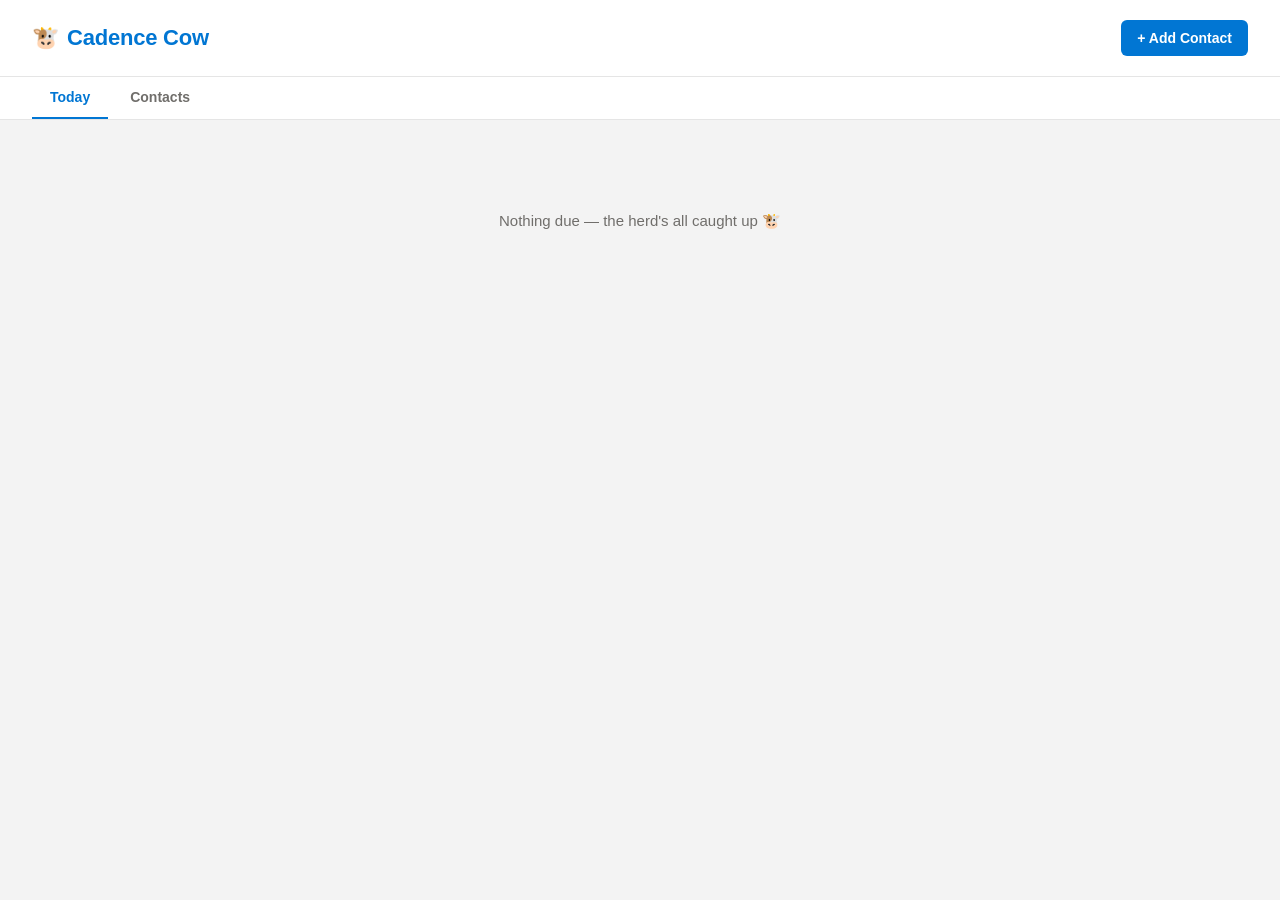
==== First_App/index.html @ 9b288e16 "Add expandable descriptions and animated drag-to-reorder on Today Descriptions are now optional, sho" ====
<!DOCTYPE html>
<html lang="en">
<head>
<meta charset="UTF-8">
<meta name="viewport" content="width=device-width, initial-scale=1.0">
<title>Cadence Cow</title>
<link rel="stylesheet" href="style.css">
</head>
<body>

<header class="topbar">
  <div class="brand">
    <span class="logo-icon" aria-hidden="true">🐮</span>
    <h1>Cadence Cow</h1>
  </div>
  <button id="addContactBtn" class="btn-primary">+ Add Contact</button>
</header>

<nav class="view-tabs">
  <button class="view-tab active" data-view="today">Today</button>
  <button class="view-tab" data-view="contacts">Contacts</button>
</nav>

<main>
  <section id="todayView">
    <p id="todayEmptyState" class="empty-state">Nothing due — the herd's all caught up 🐮</p>
    <ul id="todayList" class="touchpoint-list touchpoint-list-today"></ul>
  </section>

  <section id="contactsView" class="hidden">
    <p id="emptyState" class="empty-state">No contacts yet — round up your first lead to get started 🐮</p>
    <div id="contactGrid" class="card-grid"></div>
  </section>
</main>

<div id="addContactModal" class="modal-overlay hidden">
  <div class="modal">
    <h2>Add Contact</h2>
    <form id="addContactForm">
      <label>Name
        <input type="text" id="fieldName" required>
      </label>
      <label>Job title
        <input type="text" id="fieldJobTitle">
      </label>
      <label>Company
        <input type="text" id="fieldCompany" required>
      </label>
      <label>Email
        <input type="email" id="fieldEmail">
      </label>
      <label>Phone
        <input type="tel" id="fieldPhone">
      </label>
      <label>LinkedIn
        <input type="url" id="fieldLinkedIn" placeholder="https://linkedin.com/in/...">
      </label>
      <label>Cadence start date
        <input type="date" id="fieldStartDate" required>
      </label>
      <label>Notes
        <textarea id="fieldNotes" rows="3"></textarea>
      </label>
      <div class="modal-actions">
        <button type="button" id="cancelAddBtn" class="btn-secondary">Cancel</button>
        <button type="submit" class="btn-primary">Add</button>
      </div>
    </form>
  </div>
</div>

<div id="contactDetailModal" class="modal-overlay hidden">
  <div class="modal modal-wide">
    <div class="detail-header">
      <h2 id="detailName"></h2>
      <p id="detailCompany" class="card-company"></p>
    </div>

    <ul id="touchpointList" class="touchpoint-list"></ul>
    <p id="touchpointEmptyState" class="empty-state-small">No touchpoints yet — add the first one below.</p>

    <form id="addTouchpointForm" class="touchpoint-form">
      <label>Day offset
        <input type="number" id="tpDayOffset" min="0" required>
      </label>
      <label>Channel
        <select id="tpChannel">
          <option value="email">Email</option>
          <option value="call">Call</option>
          <option value="linkedin">LinkedIn</option>
          <option value="other">Other</option>
        </select>
      </label>
      <label id="tpChannelOtherLabel" class="hidden touchpoint-form-full">Other channel
        <input type="text" id="tpChannelOther" placeholder="e.g. text message">
      </label>
      <label class="touchpoint-form-full">Description (optional)
        <textarea id="tpDescription" rows="5" placeholder="e.g. Intro email referencing their Series B — paste a full draft here if you want"></textarea>
      </label>
      <div class="touchpoint-form-full touchpoint-form-actions">
        <button type="submit" id="tpSubmitBtn" class="btn-primary">+ Add Touchpoint</button>
        <button type="button" id="tpCancelEditBtn" class="btn-secondary hidden">Cancel edit</button>
      </div>
    </form>

    <div class="modal-actions">
      <button type="button" id="closeDetailBtn" class="btn-secondary">Close</button>
    </div>
  </div>
</div>

<script src="app.js"></script>
</body>
</html>
---- First_App/style.css ----
* {
  box-sizing: border-box;
}

:root {
  --blue: #0176D3;
  --blue-light: #1B96FF;
  --bg: #F3F3F3;
  --card-bg: #FFFFFF;
  --text-main: #16325C;
  --text-dim: #706E6B;
  --border: #E5E5E5;
}

body {
  margin: 0;
  min-height: 100vh;
  font-family: -apple-system, BlinkMacSystemFont, "Segoe UI", Roboto, Helvetica, Arial, sans-serif;
  background: var(--bg);
  color: var(--text-main);
}

.topbar {
  display: flex;
  align-items: center;
  justify-content: space-between;
  padding: 20px 32px;
  background: var(--card-bg);
  border-bottom: 1px solid var(--border);
}

.brand {
  display: flex;
  align-items: center;
  gap: 8px;
}

.logo-icon {
  font-size: 22px;
  line-height: 1;
  flex-shrink: 0;
}

.topbar h1 {
  margin: 0;
  font-size: 22px;
  font-weight: 700;
  color: var(--blue);
  letter-spacing: -0.01em;
}

.view-tabs {
  display: flex;
  gap: 4px;
  padding: 0 32px;
  background: var(--card-bg);
  border-bottom: 1px solid var(--border);
}

.view-tab {
  padding: 12px 18px;
  border: none;
  background: transparent;
  color: var(--text-dim);
  font-size: 14px;
  font-weight: 600;
  cursor: pointer;
  border-bottom: 2px solid transparent;
}

.view-tab:hover {
  color: var(--text-main);
}

.view-tab.active {
  color: var(--blue);
  border-bottom-color: var(--blue);
}

main {
  padding: 32px;
  max-width: 1000px;
  margin: 0 auto;
}

.empty-state {
  text-align: center;
  color: var(--text-dim);
  margin-top: 60px;
  font-size: 15px;
}

.hidden {
  display: none !important;
}

.card-grid {
  display: grid;
  grid-template-columns: repeat(auto-fill, minmax(240px, 1fr));
  gap: 18px;
}

.card {
  background: var(--card-bg);
  border: 1px solid var(--border);
  border-radius: 8px;
  padding: 18px 20px;
  box-shadow: 0 2px 8px rgba(22, 50, 92, 0.06);
}

.card h3 {
  margin: 0;
  font-size: 16px;
  font-weight: 700;
  color: var(--text-main);
}

.card-jobtitle {
  margin: 2px 0 0;
  color: var(--text-dim);
  font-size: 13px;
  font-style: italic;
}

.card-company {
  margin: 4px 0 0;
  color: var(--text-dim);
  font-size: 13.5px;
}

.card-meta {
  margin: 4px 0 0;
  color: var(--text-dim);
  font-size: 12px;
}

.card-meta a {
  color: var(--blue);
  font-weight: 600;
  text-decoration: none;
}

.card-meta a:hover {
  text-decoration: underline;
}

.card-notes {
  margin: 10px 0 0;
  padding-top: 10px;
  border-top: 1px solid var(--border);
  color: var(--text-dim);
  font-size: 12.5px;
  white-space: pre-wrap;
}

.btn-primary {
  background: var(--blue);
  color: #ffffff;
  border: none;
  border-radius: 6px;
  padding: 10px 16px;
  font-size: 14px;
  font-weight: 600;
  cursor: pointer;
}

.btn-primary:hover {
  background: var(--blue-light);
}

.btn-secondary {
  background: transparent;
  border: 1px solid var(--border);
  color: var(--text-dim);
  border-radius: 6px;
  padding: 10px 16px;
  font-size: 14px;
  font-weight: 600;
  cursor: pointer;
}

.modal-overlay {
  position: fixed;
  inset: 0;
  background: rgba(22, 50, 92, 0.45);
  display: flex;
  align-items: center;
  justify-content: center;
  padding: 20px;
}

.modal-overlay.hidden {
  display: none;
}

.modal {
  background: var(--card-bg);
  border-radius: 8px;
  padding: 28px;
  width: 100%;
  max-width: 380px;
  max-height: 90vh;
  overflow-y: auto;
  box-shadow: 0 20px 50px rgba(22, 50, 92, 0.25);
}

.modal h2 {
  margin: 0 0 18px;
  font-size: 19px;
  color: var(--text-main);
}

.modal label {
  display: block;
  font-size: 13px;
  font-weight: 600;
  color: var(--text-dim);
  margin-bottom: 14px;
}

.modal input,
.modal select,
.modal textarea {
  display: block;
  width: 100%;
  margin-top: 6px;
  padding: 10px 12px;
  font-size: 14px;
  font-family: inherit;
  border-radius: 6px;
  border: 1px solid var(--border);
  color: var(--text-main);
  background: var(--bg);
  resize: vertical;
}

.modal input:focus,
.modal select:focus,
.modal textarea:focus {
  outline: none;
  border-color: var(--blue);
  box-shadow: 0 0 0 3px rgba(1, 118, 211, 0.15);
}

.modal-actions {
  display: flex;
  justify-content: flex-end;
  gap: 10px;
  margin-top: 8px;
}

.modal-wide {
  max-width: 520px;
}

.view-cadence-btn {
  display: block;
  width: 100%;
  margin-top: 14px;
  padding: 8px 12px;
  font-size: 13px;
}

.detail-header {
  margin-bottom: 18px;
}

.detail-header h2 {
  margin: 0;
}

.detail-header .card-company {
  margin-top: 2px;
}

.touchpoint-list {
  list-style: none;
  margin: 0 0 18px;
  padding: 0;
  display: flex;
  flex-direction: column;
  gap: 8px;
}

.touchpoint-row {
  display: flex;
  flex-wrap: wrap;
  align-items: baseline;
  gap: 6px 10px;
  padding: 10px 12px;
  background: var(--bg);
  border-radius: 6px;
  font-size: 13.5px;
}

.touchpoint-day {
  flex-shrink: 0;
  font-weight: 700;
  color: var(--blue);
  min-width: 52px;
}

.touchpoint-channel {
  flex-shrink: 0;
  color: var(--text-dim);
  text-transform: capitalize;
  min-width: 60px;
}

.touchpoint-description {
  color: var(--text-main);
  flex: 1 1 160px;
  white-space: pre-wrap;
}

.no-description {
  color: var(--text-dim);
  font-style: italic;
}

.today-description {
  white-space: nowrap;
  overflow: hidden;
  text-overflow: ellipsis;
  min-width: 0;
  max-width: 320px;
  cursor: pointer;
}

.today-description:hover {
  color: var(--blue);
}

.today-description.expanded {
  white-space: pre-wrap;
  overflow: visible;
  text-overflow: clip;
  max-width: none;
  flex-basis: 100%;
  color: var(--text-main);
  order: 10;
}

.drag-handle {
  flex-shrink: 0;
  color: var(--text-dim);
  cursor: grab;
  font-size: 15px;
  user-select: none;
  touch-action: none;
  transition: color 150ms ease;
}

.drag-handle:hover {
  color: var(--blue);
}

.touchpoint-list-today .touchpoint-row {
  transition: transform 180ms cubic-bezier(0.2, 0.8, 0.3, 1),
              box-shadow 150ms ease;
  will-change: transform;
}

.touchpoint-list-today.reordering {
  user-select: none;
  cursor: grabbing;
}

.touchpoint-row.dragging {
  position: relative;
  z-index: 5;
  transition: none;
  box-shadow: 0 12px 28px rgba(22, 50, 92, 0.22);
  background: var(--card-bg);
}

.touchpoint-row.dragging .drag-handle {
  cursor: grabbing;
  color: var(--blue);
}

.touchpoint-row.settling {
  transition: transform 180ms cubic-bezier(0.2, 0.8, 0.3, 1),
              box-shadow 180ms ease;
}

.touchpoint-actions {
  flex-shrink: 0;
  display: flex;
  gap: 6px;
}

.touchpoint-actions button {
  background: transparent;
  border: none;
  color: var(--blue);
  font-size: 12px;
  font-weight: 600;
  cursor: pointer;
  padding: 2px 4px;
}

.touchpoint-actions button:hover {
  text-decoration: underline;
}

.touchpoint-actions .delete-tp-btn {
  color: #C23934;
}

.touchpoint-actions .mark-done-tp-btn,
.touchpoint-actions .today-done-btn {
  color: #04844B;
}

.touchpoint-resolved {
  opacity: 0.65;
}

.touchpoint-resolved .touchpoint-description {
  text-decoration: line-through;
}

.touchpoint-status {
  flex-shrink: 0;
  font-size: 12px;
  font-weight: 600;
  color: var(--text-dim);
}

.touchpoint-list-today .touchpoint-row {
  align-items: center;
  flex-wrap: wrap;
}

.today-contact {
  flex-shrink: 0;
  min-width: 160px;
}

.today-contact .name {
  font-weight: 700;
  color: var(--text-main);
  display: block;
}

.today-contact .company {
  color: var(--text-dim);
  font-size: 12px;
}

.badge {
  flex-shrink: 0;
  font-size: 11px;
  font-weight: 700;
  text-transform: uppercase;
  letter-spacing: 0.03em;
  padding: 3px 9px;
  border-radius: 999px;
}

.badge-overdue {
  background: rgba(194, 57, 52, 0.12);
  color: #C23934;
}

.badge-due-today {
  background: rgba(221, 122, 1, 0.14);
  color: #B95000;
}

.empty-state-small {
  color: var(--text-dim);
  font-size: 13.5px;
  margin: 0 0 18px;
}

.touchpoint-form {
  display: grid;
  grid-template-columns: 120px 1fr;
  gap: 10px;
  align-items: start;
  padding-top: 16px;
  border-top: 1px solid var(--border);
  margin-bottom: 18px;
}

.touchpoint-form label {
  margin-bottom: 0;
}

.touchpoint-form-full {
  grid-column: 1 / -1;
}

.touchpoint-form-actions {
  display: flex;
  gap: 10px;
}
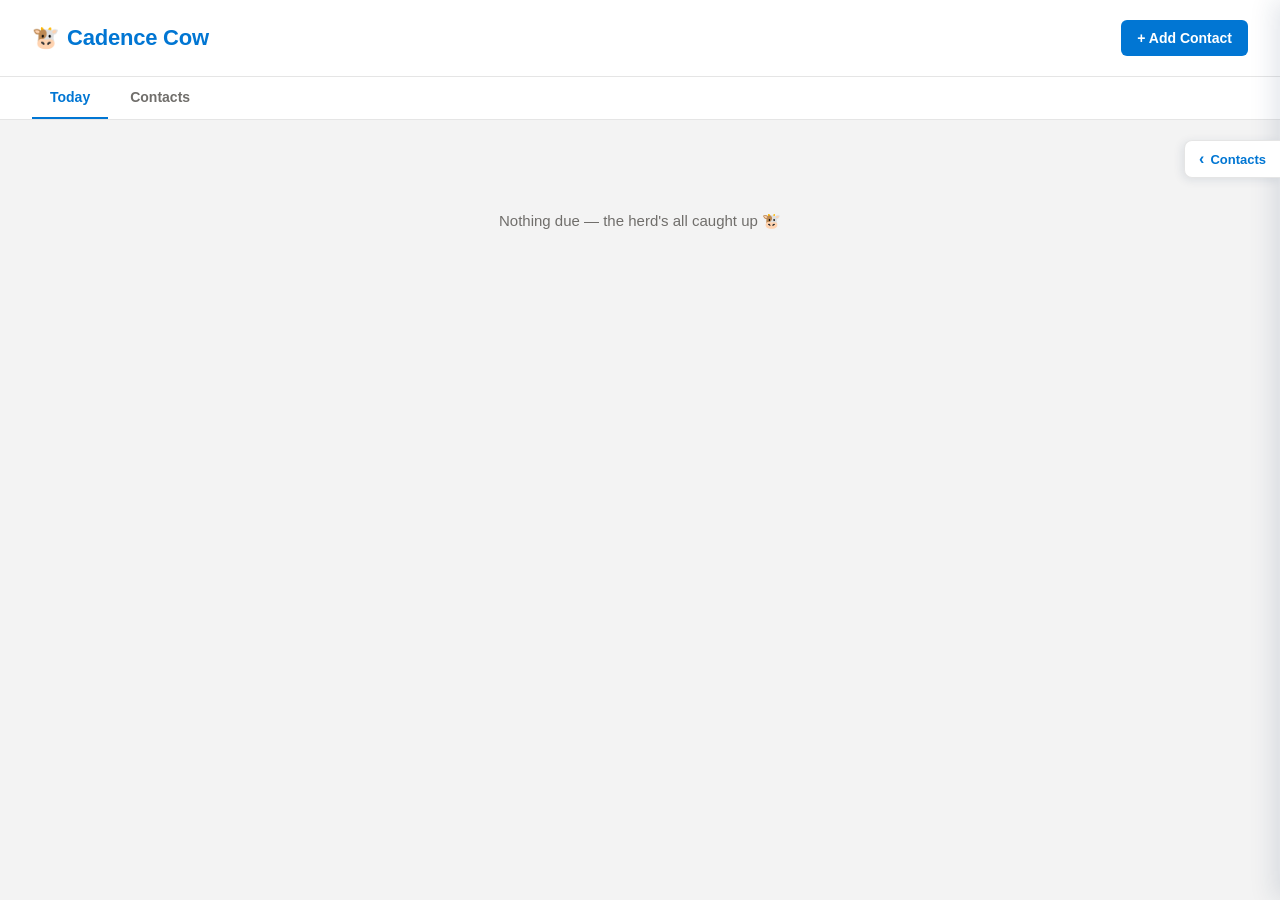
==== commit 892e456a: "Add contact edit/delete, slide-out contact list, and search Contacts were previously write-once. The" ====
--- a/First_App/index.html
+++ b/First_App/index.html
@@ -28,14 +28,31 @@
   </section>
 
   <section id="contactsView" class="hidden">
+    <div class="contact-search">
+      <input type="search" id="contactSearch" placeholder="Search contacts, companies, or anything in a cadence…" aria-label="Search contacts">
+      <p id="contactSearchCount" class="contact-search-count hidden"></p>
+    </div>
     <p id="emptyState" class="empty-state">No contacts yet — round up your first lead to get started 🐮</p>
     <div id="contactGrid" class="card-grid"></div>
   </section>
 </main>
 
+<button id="contactPanelToggle" class="contact-panel-toggle" aria-expanded="false">
+  <span class="contact-panel-toggle-arrow">‹</span> Contacts
+</button>
+
+<aside id="contactPanel" class="contact-panel" aria-hidden="true">
+  <div class="contact-panel-header">
+    <h2>All contacts</h2>
+    <button type="button" id="contactPanelClose" class="contact-panel-close" aria-label="Close contact list">×</button>
+  </div>
+  <p id="contactPanelEmpty" class="empty-state-small">No contacts yet 🐮</p>
+  <ul id="contactPanelList" class="contact-panel-list"></ul>
+</aside>
+
 <div id="addContactModal" class="modal-overlay hidden">
   <div class="modal">
-    <h2>Add Contact</h2>
+    <h2 id="contactFormTitle">Add Contact</h2>
     <form id="addContactForm">
       <label>Name
         <input type="text" id="fieldName" required>
@@ -63,7 +80,7 @@
       </label>
       <div class="modal-actions">
         <button type="button" id="cancelAddBtn" class="btn-secondary">Cancel</button>
-        <button type="submit" class="btn-primary">Add</button>
+        <button type="submit" id="contactSubmitBtn" class="btn-primary">Add</button>
       </div>
     </form>
   </div>
@@ -74,6 +91,15 @@
     <div class="detail-header">
       <h2 id="detailName"></h2>
       <p id="detailCompany" class="card-company"></p>
+      <label class="detail-status">Status
+        <select id="detailStatus">
+          <option value="active">Active</option>
+          <option value="replied">Replied</option>
+          <option value="no_response">No response</option>
+          <option value="won">Won</option>
+        </select>
+      </label>
+      <p id="detailStatusNote" class="detail-status-note hidden"></p>
     </div>
 
     <ul id="touchpointList" class="touchpoint-list"></ul>
@@ -103,8 +129,12 @@
       </div>
     </form>
 
-    <div class="modal-actions">
-      <button type="button" id="closeDetailBtn" class="btn-secondary">Close</button>
+    <div class="modal-actions modal-actions-split">
+      <button type="button" id="deleteContactBtn" class="btn-danger">Delete contact</button>
+      <span class="modal-actions-right">
+        <button type="button" id="editContactBtn" class="btn-secondary">Edit contact</button>
+        <button type="button" id="closeDetailBtn" class="btn-secondary">Close</button>
+      </span>
     </div>
   </div>
 </div>
--- a/First_App/style.css
+++ b/First_App/style.css
@@ -94,6 +94,34 @@
   display: none !important;
 }
 
+.contact-search {
+  margin-bottom: 20px;
+}
+
+.contact-search input {
+  width: 100%;
+  max-width: 420px;
+  padding: 10px 14px;
+  font-size: 14px;
+  font-family: inherit;
+  color: var(--text-main);
+  background: var(--card-bg);
+  border: 1px solid var(--border);
+  border-radius: 8px;
+}
+
+.contact-search input:focus {
+  outline: none;
+  border-color: var(--blue);
+  box-shadow: 0 0 0 3px rgba(1, 118, 211, 0.15);
+}
+
+.contact-search-count {
+  margin: 8px 0 0;
+  font-size: 12px;
+  color: var(--text-dim);
+}
+
 .card-grid {
   display: grid;
   grid-template-columns: repeat(auto-fill, minmax(240px, 1fr));
@@ -108,11 +136,48 @@
   box-shadow: 0 2px 8px rgba(22, 50, 92, 0.06);
 }
 
+.card .card-header {
+  display: flex;
+  align-items: flex-start;
+  justify-content: space-between;
+  gap: 10px;
+}
+
 .card h3 {
   margin: 0;
   font-size: 16px;
   font-weight: 700;
   color: var(--text-main);
+}
+
+.card-progress {
+  margin-top: 14px;
+}
+
+.card-progress-bar {
+  height: 6px;
+  border-radius: 999px;
+  background: var(--border);
+  overflow: hidden;
+}
+
+.card-progress-bar span {
+  display: block;
+  height: 100%;
+  border-radius: 999px;
+  background: var(--blue);
+  transition: width 250ms cubic-bezier(0.2, 0.8, 0.3, 1);
+}
+
+.card-progress-label {
+  margin: 6px 0 0;
+  color: var(--text-dim);
+  font-size: 12px;
+}
+
+.card-progress-empty {
+  margin-top: 14px;
+  font-style: italic;
 }
 
 .card-jobtitle {
@@ -177,6 +242,22 @@
   font-size: 14px;
   font-weight: 600;
   cursor: pointer;
+}
+
+.btn-danger {
+  background: transparent;
+  border: 1px solid rgba(194, 57, 52, 0.4);
+  color: #C23934;
+  border-radius: 6px;
+  padding: 10px 16px;
+  font-size: 14px;
+  font-weight: 600;
+  cursor: pointer;
+}
+
+.btn-danger:hover {
+  background: rgba(194, 57, 52, 0.08);
+  border-color: #C23934;
 }
 
 .modal-overlay {
@@ -249,6 +330,17 @@
   margin-top: 8px;
 }
 
+.modal-actions-split {
+  justify-content: space-between;
+  align-items: center;
+  flex-wrap: wrap;
+}
+
+.modal-actions-right {
+  display: flex;
+  gap: 10px;
+}
+
 .modal-wide {
   max-width: 520px;
 }
@@ -271,6 +363,29 @@
 
 .detail-header .card-company {
   margin-top: 2px;
+}
+
+.detail-status {
+  display: inline-block;
+  margin: 14px 0 0;
+  font-size: 13px;
+  font-weight: 600;
+  color: var(--text-dim);
+}
+
+.detail-status select {
+  width: auto;
+  min-width: 160px;
+}
+
+.detail-status-note {
+  margin: 10px 0 0;
+  padding: 8px 12px;
+  border-radius: 6px;
+  background: rgba(1, 118, 211, 0.08);
+  border-left: 3px solid var(--blue);
+  color: var(--text-main);
+  font-size: 12.5px;
 }
 
 .touchpoint-list {
@@ -419,6 +534,17 @@
 
 .touchpoint-resolved .touchpoint-description {
   text-decoration: line-through;
+}
+
+.touchpoint-paused {
+  opacity: 0.5;
+  background: repeating-linear-gradient(
+    135deg,
+    var(--bg),
+    var(--bg) 8px,
+    rgba(112, 110, 107, 0.06) 8px,
+    rgba(112, 110, 107, 0.06) 16px
+  );
 }
 
 .touchpoint-status {
@@ -469,6 +595,22 @@
   color: #B95000;
 }
 
+.badge-status-active {
+  background: rgba(1, 118, 211, 0.12);
+  color: var(--blue);
+}
+
+.badge-status-won {
+  background: rgba(4, 132, 75, 0.12);
+  color: #04844B;
+}
+
+.badge-status-replied,
+.badge-status-no_response {
+  background: rgba(112, 110, 107, 0.12);
+  color: var(--text-dim);
+}
+
 .empty-state-small {
   color: var(--text-dim);
   font-size: 13.5px;
@@ -497,3 +639,165 @@
   display: flex;
   gap: 10px;
 }
+
+/* --- Slide-out contact panel --- */
+
+.contact-panel-toggle {
+  position: fixed;
+  top: 140px;
+  right: 0;
+  z-index: 20;
+  display: flex;
+  align-items: center;
+  gap: 6px;
+  padding: 10px 14px;
+  border: 1px solid var(--border);
+  border-right: none;
+  border-radius: 8px 0 0 8px;
+  background: var(--card-bg);
+  color: var(--blue);
+  font-size: 13px;
+  font-weight: 700;
+  cursor: pointer;
+  box-shadow: -2px 2px 10px rgba(22, 50, 92, 0.1);
+  transition: transform 220ms cubic-bezier(0.2, 0.8, 0.3, 1);
+}
+
+.contact-panel-toggle.open {
+  transform: translateX(-320px);
+}
+
+.contact-panel-toggle-arrow {
+  display: inline-block;
+  font-size: 16px;
+  line-height: 1;
+  transition: transform 220ms ease;
+}
+
+.contact-panel-toggle.open .contact-panel-toggle-arrow {
+  transform: rotate(180deg);
+}
+
+.contact-panel {
+  position: fixed;
+  top: 0;
+  right: 0;
+  z-index: 19;
+  width: 320px;
+  height: 100vh;
+  padding: 22px 20px;
+  overflow-y: auto;
+  background: var(--card-bg);
+  border-left: 1px solid var(--border);
+  box-shadow: -6px 0 24px rgba(22, 50, 92, 0.12);
+  transform: translateX(100%);
+  transition: transform 220ms cubic-bezier(0.2, 0.8, 0.3, 1);
+}
+
+.contact-panel.open {
+  transform: translateX(0);
+}
+
+.contact-panel-header {
+  display: flex;
+  align-items: center;
+  justify-content: space-between;
+  margin-bottom: 16px;
+}
+
+.contact-panel-header h2 {
+  margin: 0;
+  font-size: 17px;
+  color: var(--text-main);
+}
+
+.contact-panel-close {
+  border: none;
+  background: transparent;
+  color: var(--text-dim);
+  font-size: 22px;
+  line-height: 1;
+  cursor: pointer;
+  padding: 0 4px;
+}
+
+.contact-panel-close:hover {
+  color: var(--text-main);
+}
+
+.contact-panel-list {
+  list-style: none;
+  margin: 0;
+  padding: 0;
+  display: flex;
+  flex-direction: column;
+  gap: 8px;
+}
+
+.panel-contact {
+  border: 1px solid var(--border);
+  border-radius: 8px;
+  padding: 10px 12px;
+}
+
+.panel-contact-main {
+  display: flex;
+  flex-direction: column;
+  gap: 2px;
+  width: 100%;
+  border: none;
+  background: transparent;
+  padding: 0;
+  text-align: left;
+  cursor: pointer;
+  font-family: inherit;
+}
+
+.panel-contact-top {
+  display: flex;
+  align-items: center;
+  justify-content: space-between;
+  gap: 8px;
+}
+
+.panel-contact-name {
+  font-size: 14px;
+  font-weight: 700;
+  color: var(--text-main);
+}
+
+.panel-contact-main:hover .panel-contact-name {
+  color: var(--blue);
+}
+
+.panel-contact-company,
+.panel-contact-progress {
+  font-size: 12px;
+  color: var(--text-dim);
+}
+
+.panel-contact-actions {
+  display: flex;
+  gap: 10px;
+  margin-top: 8px;
+  padding-top: 8px;
+  border-top: 1px solid var(--border);
+}
+
+.panel-contact-actions button {
+  border: none;
+  background: transparent;
+  color: var(--blue);
+  font-size: 12px;
+  font-weight: 600;
+  cursor: pointer;
+  padding: 0;
+}
+
+.panel-contact-actions button:hover {
+  text-decoration: underline;
+}
+
+.panel-contact-actions .panel-delete-btn {
+  color: #C23934;
+}
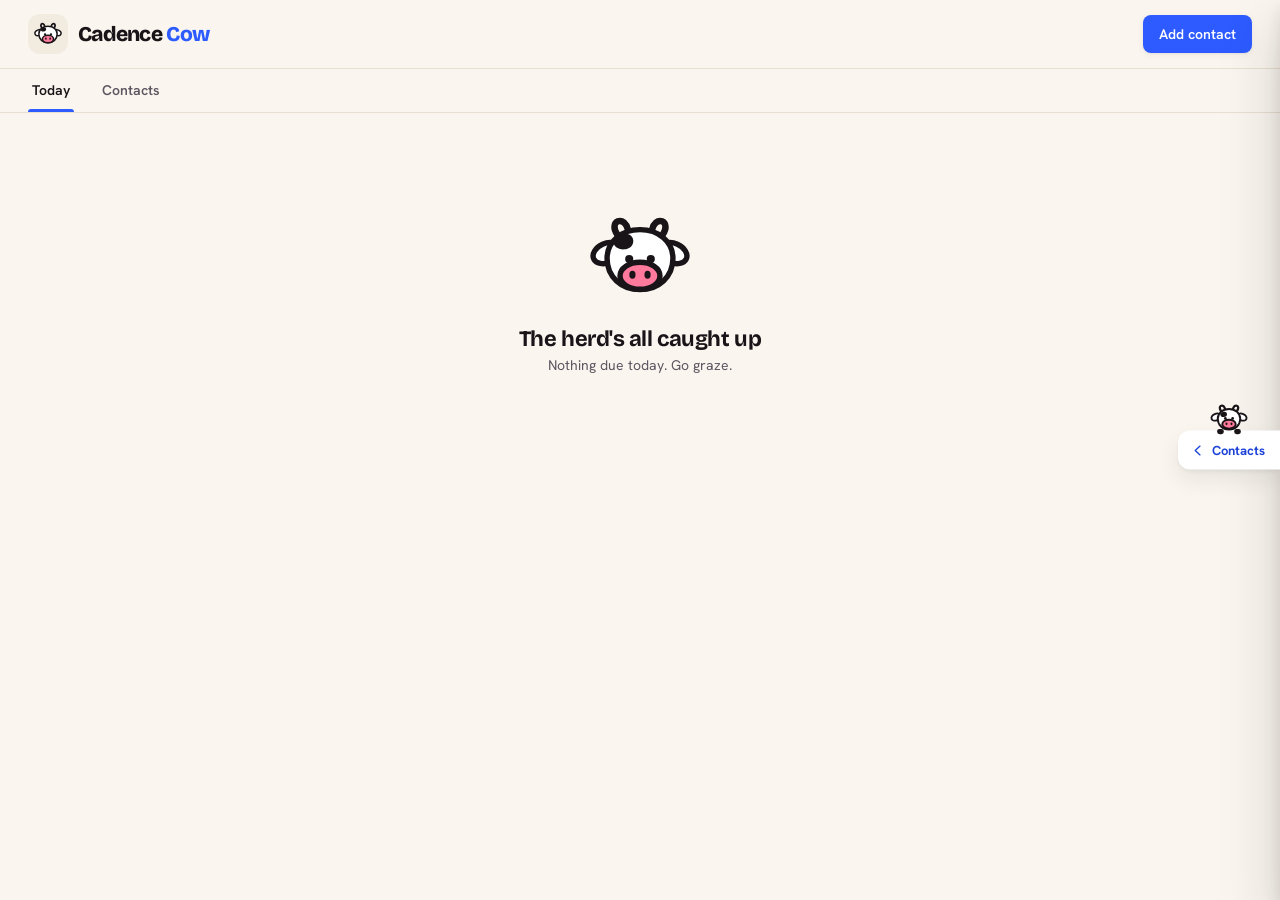
==== commit 6b6b27c0: "Rework Cadence Cow's visual and motion design Shifts the app from corporate-SaaS to a warmer, person" ====
--- a/First_App/index.html
+++ b/First_App/index.html
@@ -4,26 +4,112 @@
 <meta charset="UTF-8">
 <meta name="viewport" content="width=device-width, initial-scale=1.0">
 <title>Cadence Cow</title>
+<link rel="preconnect" href="https://fonts.googleapis.com">
+<link rel="preconnect" href="https://fonts.gstatic.com" crossorigin>
+<link href="https://fonts.googleapis.com/css2?family=Bricolage+Grotesque:opsz,wght@12..96,600;12..96,700;12..96,800&family=Hanken+Grotesk:wght@400;500;600;700&display=swap" rel="stylesheet">
 <link rel="stylesheet" href="style.css">
 </head>
 <body>
 
+<svg class="icon-defs" aria-hidden="true" focusable="false">
+  <defs>
+    <!-- Cow mark: horns + wide ears + Holstein spot keep it unmistakably bovine -->
+    <symbol id="i-cow" viewBox="0 0 40 40">
+      <path d="M11.5 11.2c-1.4-2-1.2-4.2.3-4.8 1.6-.6 3.2.8 3.7 3" class="cow-horn"/>
+      <path d="M28.5 11.2c1.4-2 1.2-4.2-.3-4.8-1.6-.6-3.2.8-3.7 3" class="cow-horn"/>
+      <ellipse cx="7.6" cy="18.2" rx="5.2" ry="3.6" transform="rotate(-24 7.6 18.2)" class="cow-ear"/>
+      <ellipse cx="32.4" cy="18.2" rx="5.2" ry="3.6" transform="rotate(24 32.4 18.2)" class="cow-ear"/>
+      <path d="M20 9.5c6.9 0 12.2 4.4 12.2 10.6 0 6.9-5.3 11.6-12.2 11.6S7.8 27 7.8 20.1C7.8 13.9 13.1 9.5 20 9.5Z" class="cow-head"/>
+      <path d="M13.4 11.2c2.1-.6 3.9.4 4.1 2.2.2 1.9-1.3 3.3-3.4 3.4-2.3.1-3.9-1.1-4-2.8-.1-1.6 1.3-2.5 3.3-2.8Z" class="cow-spot"/>
+      <circle cx="16" cy="20.4" r="1.5" class="cow-eye"/>
+      <circle cx="24" cy="20.4" r="1.5" class="cow-eye"/>
+      <ellipse cx="20" cy="26.6" rx="7.4" ry="5" class="cow-muzzle"/>
+      <ellipse cx="17.2" cy="26.2" rx="1.15" ry="1.5" class="cow-nostril"/>
+      <ellipse cx="22.8" cy="26.2" rx="1.15" ry="1.5" class="cow-nostril"/>
+    </symbol>
+
+    <!-- Peeking cow: same vocabulary as the mark, but hooves over a ledge -->
+    <symbol id="i-cow-peek" viewBox="0 0 48 34">
+      <path d="M15.5 8.4c-1.6-2.2-1.4-4.6.3-5.2 1.7-.7 3.4.8 4 3.2" class="cow-horn"/>
+      <path d="M32.5 8.4c1.6-2.2 1.4-4.6-.3-5.2-1.7-.7-3.4.8-4 3.2" class="cow-horn"/>
+      <ellipse cx="10.5" cy="15" rx="5" ry="3.4" transform="rotate(-24 10.5 15)" class="cow-ear"/>
+      <ellipse cx="37.5" cy="15" rx="5" ry="3.4" transform="rotate(24 37.5 15)" class="cow-ear"/>
+      <path d="M24 6.6c6.6 0 11.7 4.2 11.7 10.2 0 6.6-5.1 11.1-11.7 11.1S12.3 23.4 12.3 16.8C12.3 10.8 17.4 6.6 24 6.6Z" class="cow-head"/>
+      <path d="M18 9.6c2-.6 3.7.4 3.9 2.1.2 1.8-1.2 3.2-3.2 3.3-2.2.1-3.7-1-3.8-2.7-.1-1.5 1.2-2.4 3.1-2.7Z" class="cow-spot"/>
+      <circle cx="20.2" cy="16.4" r="1.45" class="cow-eye"/>
+      <circle cx="27.8" cy="16.4" r="1.45" class="cow-eye"/>
+      <ellipse cx="24" cy="22.4" rx="7" ry="4.6" class="cow-muzzle"/>
+      <ellipse cx="21.4" cy="22" rx="1.05" ry="1.4" class="cow-nostril"/>
+      <ellipse cx="26.6" cy="22" rx="1.05" ry="1.4" class="cow-nostril"/>
+      <rect x="11.6" y="27.4" width="7" height="5.6" rx="2.6" class="cow-hoof"/>
+      <rect x="29.4" y="27.4" width="7" height="5.6" rx="2.6" class="cow-hoof"/>
+    </symbol>
+
+    <symbol id="i-grip" viewBox="0 0 16 16">
+      <circle cx="6" cy="4" r="1.35"/><circle cx="10" cy="4" r="1.35"/>
+      <circle cx="6" cy="8" r="1.35"/><circle cx="10" cy="8" r="1.35"/>
+      <circle cx="6" cy="12" r="1.35"/><circle cx="10" cy="12" r="1.35"/>
+    </symbol>
+
+    <symbol id="i-check" viewBox="0 0 20 20" class="i-stroke">
+      <path d="M4.5 10.5 8.2 14.2 15.5 6.4"/>
+    </symbol>
+    <symbol id="i-skip" viewBox="0 0 20 20" class="i-stroke">
+      <path d="M5.5 5.2 11.2 10l-5.7 4.8M14.6 5v10"/>
+    </symbol>
+    <symbol id="i-undo" viewBox="0 0 20 20" class="i-stroke">
+      <path d="M7.5 5 4 8.5 7.5 12"/>
+      <path d="M4 8.5h7.5a4 4 0 0 1 0 8H8"/>
+    </symbol>
+    <symbol id="i-pencil" viewBox="0 0 20 20" class="i-stroke">
+      <path d="M13.4 3.9 16.1 6.6 7.2 15.5 3.8 16.2 4.5 12.8Z"/>
+    </symbol>
+    <symbol id="i-trash" viewBox="0 0 20 20" class="i-stroke">
+      <path d="M4.5 6h11M8.2 6V4.4h3.6V6M6.2 6l.7 9.6h6.2L13.8 6"/>
+    </symbol>
+    <symbol id="i-close" viewBox="0 0 20 20" class="i-stroke">
+      <path d="M5.5 5.5 14.5 14.5M14.5 5.5 5.5 14.5"/>
+    </symbol>
+    <symbol id="i-chevron" viewBox="0 0 20 20" class="i-stroke">
+      <path d="M12.5 4.5 6.5 10l6 5.5"/>
+    </symbol>
+    <symbol id="i-mail" viewBox="0 0 20 20" class="i-stroke">
+      <rect x="2.8" y="4.8" width="14.4" height="10.4" rx="2"/>
+      <path d="m3.4 6.2 6.6 4.8 6.6-4.8"/>
+    </symbol>
+    <symbol id="i-phone" viewBox="0 0 20 20" class="i-stroke">
+      <path d="M6.3 3.4 8.6 7 6.9 8.9a9.6 9.6 0 0 0 4.2 4.2L13 11.4l3.6 2.3-.9 2.5a1.6 1.6 0 0 1-1.7 1C9.3 16.6 3.4 10.7 2.8 5a1.6 1.6 0 0 1 1-1.7Z"/>
+    </symbol>
+    <symbol id="i-linkedin" viewBox="0 0 20 20" class="i-stroke">
+      <rect x="3" y="3" width="14" height="14" rx="3"/>
+      <path d="M6.6 8.6v5M6.6 6.2v.1M10 13.5v-5M10 10.2c.2-1.1.9-1.7 1.9-1.7 1.1 0 1.7.7 1.7 2v3"/>
+    </symbol>
+    <symbol id="i-dot" viewBox="0 0 20 20" class="i-stroke">
+      <circle cx="10" cy="10" r="5.5"/>
+    </symbol>
+  </defs>
+</svg>
+
 <header class="topbar">
-  <div class="brand">
-    <span class="logo-icon" aria-hidden="true">🐮</span>
-    <h1>Cadence Cow</h1>
-  </div>
-  <button id="addContactBtn" class="btn-primary">+ Add Contact</button>
+  <a class="brand" href="#" aria-label="Cadence Cow home">
+    <span class="brand-mark"><svg class="cow-mark" viewBox="0 0 40 40" aria-hidden="true"><use href="#i-cow"/></svg></span>
+    <span class="brand-word">Cadence<span class="brand-word-accent">Cow</span></span>
+  </a>
+  <button id="addContactBtn" class="btn-primary">Add contact</button>
 </header>
 
-<nav class="view-tabs">
+<nav class="view-tabs" aria-label="Views">
   <button class="view-tab active" data-view="today">Today</button>
   <button class="view-tab" data-view="contacts">Contacts</button>
 </nav>
 
 <main>
   <section id="todayView">
-    <p id="todayEmptyState" class="empty-state">Nothing due — the herd's all caught up 🐮</p>
+    <div id="todayEmptyState" class="empty-state empty-state-hero">
+      <svg class="mascot" viewBox="0 0 40 40" aria-hidden="true"><use href="#i-cow"/></svg>
+      <p class="empty-state-title">The herd's all caught up</p>
+      <p class="empty-state-sub">Nothing due today. Go graze.</p>
+    </div>
     <ul id="todayList" class="touchpoint-list touchpoint-list-today"></ul>
   </section>
 
@@ -32,27 +118,35 @@
       <input type="search" id="contactSearch" placeholder="Search contacts, companies, or anything in a cadence…" aria-label="Search contacts">
       <p id="contactSearchCount" class="contact-search-count hidden"></p>
     </div>
-    <p id="emptyState" class="empty-state">No contacts yet — round up your first lead to get started 🐮</p>
+    <div id="emptyState" class="empty-state empty-state-hero">
+      <svg class="mascot" viewBox="0 0 40 40" aria-hidden="true"><use href="#i-cow"/></svg>
+      <p class="empty-state-title" id="emptyStateTitle">No contacts yet</p>
+      <p class="empty-state-sub" id="emptyStateSub">Round up your first lead to get started.</p>
+    </div>
     <div id="contactGrid" class="card-grid"></div>
   </section>
 </main>
 
-<button id="contactPanelToggle" class="contact-panel-toggle" aria-expanded="false">
-  <span class="contact-panel-toggle-arrow">‹</span> Contacts
+<button id="contactPanelToggle" class="contact-panel-toggle" aria-expanded="false" aria-label="Contact list">
+  <svg class="panel-cow" viewBox="0 0 48 34" aria-hidden="true"><use href="#i-cow-peek"/></svg>
+  <svg class="contact-panel-toggle-arrow icon" viewBox="0 0 20 20" aria-hidden="true"><use href="#i-chevron"/></svg>
+  <span>Contacts</span>
 </button>
 
 <aside id="contactPanel" class="contact-panel" aria-hidden="true">
   <div class="contact-panel-header">
     <h2>All contacts</h2>
-    <button type="button" id="contactPanelClose" class="contact-panel-close" aria-label="Close contact list">×</button>
+    <button type="button" id="contactPanelClose" class="icon-btn" aria-label="Close contact list">
+      <svg class="icon" viewBox="0 0 20 20" aria-hidden="true"><use href="#i-close"/></svg>
+    </button>
   </div>
-  <p id="contactPanelEmpty" class="empty-state-small">No contacts yet 🐮</p>
+  <p id="contactPanelEmpty" class="empty-state-small">No contacts yet — add one to start the herd.</p>
   <ul id="contactPanelList" class="contact-panel-list"></ul>
 </aside>
 
 <div id="addContactModal" class="modal-overlay hidden">
-  <div class="modal">
-    <h2 id="contactFormTitle">Add Contact</h2>
+  <div class="modal" role="dialog" aria-modal="true" aria-labelledby="contactFormTitle">
+    <h2 id="contactFormTitle">Add contact</h2>
     <form id="addContactForm">
       <label>Name
         <input type="text" id="fieldName" required>
@@ -87,10 +181,10 @@
 </div>
 
 <div id="contactDetailModal" class="modal-overlay hidden">
-  <div class="modal modal-wide">
+  <div class="modal modal-wide" role="dialog" aria-modal="true" aria-labelledby="detailName">
     <div class="detail-header">
       <h2 id="detailName"></h2>
-      <p id="detailCompany" class="card-company"></p>
+      <p id="detailCompany" class="detail-company"></p>
       <label class="detail-status">Status
         <select id="detailStatus">
           <option value="active">Active</option>
@@ -124,7 +218,7 @@
         <textarea id="tpDescription" rows="5" placeholder="e.g. Intro email referencing their Series B — paste a full draft here if you want"></textarea>
       </label>
       <div class="touchpoint-form-full touchpoint-form-actions">
-        <button type="submit" id="tpSubmitBtn" class="btn-primary">+ Add Touchpoint</button>
+        <button type="submit" id="tpSubmitBtn" class="btn-primary">Add touchpoint</button>
         <button type="button" id="tpCancelEditBtn" class="btn-secondary hidden">Cancel edit</button>
       </div>
     </form>
@@ -139,6 +233,8 @@
   </div>
 </div>
 
+<div id="toast" class="toast" role="status" aria-live="polite"></div>
+
 <script src="app.js"></script>
 </body>
 </html>
--- a/First_App/style.css
+++ b/First_App/style.css
@@ -1,98 +1,409 @@
+/* ============================================================
+   Cadence Cow — dairy modern
+   Warm pasture canvas, confident blue, Holstein accents.
+   ============================================================ */
+
 * {
   box-sizing: border-box;
 }
 
 :root {
-  --blue: #0176D3;
-  --blue-light: #1B96FF;
-  --bg: #F3F3F3;
-  --card-bg: #FFFFFF;
-  --text-main: #16325C;
-  --text-dim: #706E6B;
-  --border: #E5E5E5;
+  /* Surfaces */
+  --cream: #FAF6EF;
+  --cream-deep: #F2EBE0;
+  --card: #FFFFFF;
+
+  /* Ink */
+  --ink: #191418;
+  --ink-soft: #5E5560;
+  --ink-faint: #8B8189;
+  --hairline: #E8DFD3;
+
+  /* Brand */
+  --blue: #2D5BFF;
+  --blue-deep: #1E43D8;
+  --blue-tint: rgba(45, 91, 255, 0.10);
+  --pink: #FF7A9C;
+
+  /* Status — stable meanings */
+  --green-ink: #0B6B47;
+  --green-tint: rgba(14, 143, 94, 0.13);
+  --amber-ink: #8A4B00;
+  --amber-tint: rgba(217, 119, 6, 0.15);
+  --red-ink: #B02318;
+  --red-tint: rgba(176, 35, 24, 0.11);
+
+  /* Type */
+  --font-display: "Bricolage Grotesque", "Segoe UI", system-ui, sans-serif;
+  --font-ui: "Hanken Grotesk", -apple-system, BlinkMacSystemFont, "Segoe UI", Helvetica, Arial, sans-serif;
+
+  /* Shape */
+  --r-sm: 8px;
+  --r-md: 12px;
+  --r-lg: 18px;
+  --r-pill: 999px;
+
+  /* Depth — every shadow carries offset and blur */
+  --shadow-sm: 0 1px 2px rgba(25, 20, 24, 0.05), 0 2px 8px rgba(25, 20, 24, 0.05);
+  --shadow-md: 0 2px 4px rgba(25, 20, 24, 0.06), 0 10px 22px rgba(25, 20, 24, 0.08);
+  --shadow-lg: 0 8px 16px rgba(25, 20, 24, 0.10), 0 28px 56px rgba(25, 20, 24, 0.18);
+
+  /* Motion */
+  --ease: cubic-bezier(0.16, 1, 0.3, 1);
+  --t-fast: 140ms;
+  --t: 200ms;
+  --t-slow: 320ms;
+}
+
+/* --- Browser surfaces: the parts we didn't draw still carry the design --- */
+
+::selection {
+  background: var(--blue-tint);
+  color: var(--ink);
+}
+
+html {
+  scrollbar-color: var(--cream-deep) transparent;
+}
+
+::-webkit-scrollbar {
+  width: 12px;
+  height: 12px;
+}
+
+::-webkit-scrollbar-track {
+  background: transparent;
+}
+
+::-webkit-scrollbar-thumb {
+  background: var(--cream-deep);
+  border-radius: var(--r-pill);
+  border: 3px solid var(--cream);
+}
+
+::-webkit-scrollbar-thumb:hover {
+  background: #E2D7C7;
+}
+
+:focus-visible {
+  outline: 2px solid var(--blue);
+  outline-offset: 2px;
+  border-radius: 4px;
 }
 
 body {
   margin: 0;
   min-height: 100vh;
-  font-family: -apple-system, BlinkMacSystemFont, "Segoe UI", Roboto, Helvetica, Arial, sans-serif;
-  background: var(--bg);
-  color: var(--text-main);
-}
+  font-family: var(--font-ui);
+  font-size: 14px;
+  background: var(--cream);
+  color: var(--ink);
+  caret-color: var(--blue);
+  -webkit-font-smoothing: antialiased;
+}
+
+h1, h2, h3 {
+  font-family: var(--font-display);
+  letter-spacing: -0.02em;
+  text-wrap: balance;
+}
+
+a {
+  color: var(--blue-deep);
+  text-underline-offset: 3px;
+}
+
+.tabular {
+  font-variant-numeric: tabular-nums;
+}
+
+.hidden {
+  display: none !important;
+}
+
+/* --- Icons --- */
+
+.icon-defs {
+  position: absolute;
+  width: 0;
+  height: 0;
+  overflow: hidden;
+}
+
+.icon {
+  width: 18px;
+  height: 18px;
+  flex-shrink: 0;
+  display: block;
+}
+
+.i-stroke,
+.icon use {
+  fill: none;
+  stroke: currentColor;
+  stroke-width: 1.7;
+  stroke-linecap: round;
+  stroke-linejoin: round;
+}
+
+/* --- Cow mark --- */
+
+.cow-mark,
+.mascot {
+  overflow: visible;
+}
+
+.cow-head { fill: var(--card); stroke: var(--ink); stroke-width: 2; }
+.cow-ear { fill: var(--card); stroke: var(--ink); stroke-width: 2; }
+.cow-horn { fill: none; stroke: var(--ink); stroke-width: 2.4; stroke-linecap: round; }
+.cow-spot { fill: var(--ink); stroke: none; }
+.cow-eye { fill: var(--ink); stroke: none; }
+.cow-muzzle { fill: var(--pink); stroke: var(--ink); stroke-width: 2; }
+.cow-nostril { fill: var(--ink); stroke: none; }
+.cow-hoof { fill: var(--ink); stroke: none; }
+
+/* --- Topbar --- */
 
 .topbar {
+  position: sticky;
+  top: 0;
+  z-index: 15;
   display: flex;
   align-items: center;
   justify-content: space-between;
-  padding: 20px 32px;
-  background: var(--card-bg);
-  border-bottom: 1px solid var(--border);
+  gap: 16px;
+  padding: 14px 28px;
+  background: var(--cream);
+  box-shadow: 0 1px 0 var(--hairline);
 }
 
 .brand {
   display: flex;
   align-items: center;
-  gap: 8px;
-}
-
-.logo-icon {
-  font-size: 22px;
-  line-height: 1;
-  flex-shrink: 0;
-}
-
-.topbar h1 {
-  margin: 0;
-  font-size: 22px;
-  font-weight: 700;
+  gap: 10px;
+  text-decoration: none;
+  color: var(--ink);
+}
+
+.brand-mark {
+  display: grid;
+  place-items: center;
+  width: 40px;
+  height: 40px;
+  border-radius: 12px;
+  background: var(--cream-deep);
+  transition: transform var(--t) var(--ease), background var(--t) var(--ease);
+}
+
+.brand-mark .cow-mark {
+  width: 30px;
+  height: 30px;
+  transform-origin: 50% 70%;
+  transition: transform var(--t-slow) var(--ease);
+}
+
+.brand:hover .brand-mark {
+  background: #EBE0CF;
+  transform: rotate(-4deg);
+}
+
+.brand:hover .cow-mark {
+  transform: translateY(-1px) scale(1.06);
+}
+
+.brand-word {
+  font-family: var(--font-display);
+  font-size: 21px;
+  font-weight: 800;
+  letter-spacing: -0.035em;
+}
+
+.brand-word-accent {
   color: var(--blue);
-  letter-spacing: -0.01em;
-}
+  margin-left: 0.22em;
+}
+
+/* --- View tabs --- */
 
 .view-tabs {
   display: flex;
-  gap: 4px;
-  padding: 0 32px;
-  background: var(--card-bg);
-  border-bottom: 1px solid var(--border);
+  gap: 2px;
+  padding: 0 28px;
+  background: var(--cream);
+  box-shadow: 0 1px 0 var(--hairline);
 }
 
 .view-tab {
-  padding: 12px 18px;
+  position: relative;
+  padding: 13px 4px;
+  margin-right: 22px;
   border: none;
   background: transparent;
-  color: var(--text-dim);
+  color: var(--ink-soft);
+  font-family: var(--font-ui);
   font-size: 14px;
   font-weight: 600;
   cursor: pointer;
-  border-bottom: 2px solid transparent;
+  transition: color var(--t-fast) var(--ease);
+}
+
+.view-tab::after {
+  content: "";
+  position: absolute;
+  left: 0;
+  right: 0;
+  bottom: 0;
+  height: 3px;
+  border-radius: 3px 3px 0 0;
+  background: var(--blue);
+  transform: scaleX(0);
+  transform-origin: center;
+  transition: transform var(--t) var(--ease);
 }
 
 .view-tab:hover {
-  color: var(--text-main);
+  color: var(--ink);
 }
 
 .view-tab.active {
-  color: var(--blue);
-  border-bottom-color: var(--blue);
+  color: var(--ink);
+}
+
+.view-tab.active::after {
+  transform: scaleX(1);
 }
 
 main {
-  padding: 32px;
-  max-width: 1000px;
+  padding: 28px;
+  max-width: 1040px;
   margin: 0 auto;
 }
+
+/* --- Buttons --- */
+
+.btn-primary,
+.btn-secondary,
+.btn-danger {
+  font-family: var(--font-ui);
+  font-size: 14px;
+  font-weight: 600;
+  border-radius: var(--r-sm);
+  padding: 10px 16px;
+  cursor: pointer;
+  transition: transform var(--t-fast) var(--ease),
+              background var(--t-fast) var(--ease),
+              box-shadow var(--t-fast) var(--ease),
+              color var(--t-fast) var(--ease);
+}
+
+.btn-primary {
+  background: var(--blue);
+  color: #fff;
+  border: none;
+  box-shadow: var(--shadow-sm);
+}
+
+.btn-primary:hover {
+  background: var(--blue-deep);
+  transform: translateY(-1px);
+  box-shadow: var(--shadow-md);
+}
+
+.btn-primary:active {
+  transform: translateY(0) scale(0.98);
+}
+
+.btn-secondary {
+  background: var(--card);
+  border: 1px solid var(--hairline);
+  color: var(--ink-soft);
+}
+
+.btn-secondary:hover {
+  color: var(--ink);
+  border-color: #D9CCB9;
+  transform: translateY(-1px);
+}
+
+.btn-secondary:active {
+  transform: translateY(0) scale(0.98);
+}
+
+.btn-danger {
+  background: transparent;
+  border: 1px solid rgba(176, 35, 24, 0.35);
+  color: var(--red-ink);
+}
+
+.btn-danger:hover {
+  background: var(--red-tint);
+  border-color: var(--red-ink);
+}
+
+.icon-btn {
+  display: grid;
+  place-items: center;
+  width: 32px;
+  height: 32px;
+  border: none;
+  border-radius: var(--r-sm);
+  background: transparent;
+  color: var(--ink-faint);
+  cursor: pointer;
+  transition: background var(--t-fast) var(--ease), color var(--t-fast) var(--ease);
+}
+
+.icon-btn:hover {
+  background: var(--cream-deep);
+  color: var(--ink);
+}
+
+/* --- Empty states --- */
 
 .empty-state {
   text-align: center;
-  color: var(--text-dim);
-  margin-top: 60px;
-  font-size: 15px;
-}
-
-.hidden {
-  display: none !important;
-}
+  color: var(--ink-soft);
+}
+
+.empty-state-hero {
+  display: flex;
+  flex-direction: column;
+  align-items: center;
+  gap: 4px;
+  padding: 64px 20px 48px;
+  animation: rise var(--t-slow) var(--ease) both;
+}
+
+.mascot {
+  width: 108px;
+  height: 108px;
+  margin-bottom: 10px;
+  transform-origin: 50% 85%;
+  animation: graze 5.5s ease-in-out 600ms infinite;
+}
+
+.empty-state-title {
+  margin: 0;
+  font-family: var(--font-display);
+  font-size: 22px;
+  font-weight: 700;
+  letter-spacing: -0.02em;
+  color: var(--ink);
+}
+
+.empty-state-sub {
+  margin: 0;
+  font-size: 14px;
+  color: var(--ink-soft);
+}
+
+.empty-state-small {
+  color: var(--ink-soft);
+  font-size: 13.5px;
+  margin: 0 0 16px;
+}
+
+/* --- Search --- */
 
 .contact-search {
   margin-bottom: 20px;
@@ -100,40 +411,57 @@
 
 .contact-search input {
   width: 100%;
-  max-width: 420px;
-  padding: 10px 14px;
+  max-width: 440px;
+  padding: 11px 15px;
+  font-family: var(--font-ui);
   font-size: 14px;
-  font-family: inherit;
-  color: var(--text-main);
-  background: var(--card-bg);
-  border: 1px solid var(--border);
-  border-radius: 8px;
+  color: var(--ink);
+  background: var(--card);
+  border: 1px solid var(--hairline);
+  border-radius: var(--r-sm);
+  box-shadow: var(--shadow-sm);
+  transition: box-shadow var(--t) var(--ease), border-color var(--t) var(--ease);
+}
+
+.contact-search input::placeholder {
+  color: var(--ink-faint);
 }
 
 .contact-search input:focus {
   outline: none;
   border-color: var(--blue);
-  box-shadow: 0 0 0 3px rgba(1, 118, 211, 0.15);
+  box-shadow: 0 0 0 4px var(--blue-tint), var(--shadow-sm);
 }
 
 .contact-search-count {
-  margin: 8px 0 0;
+  margin: 9px 0 0;
   font-size: 12px;
-  color: var(--text-dim);
-}
+  font-variant-numeric: tabular-nums;
+  color: var(--ink-soft);
+}
+
+/* --- Contact cards --- */
 
 .card-grid {
   display: grid;
-  grid-template-columns: repeat(auto-fill, minmax(240px, 1fr));
-  gap: 18px;
+  grid-template-columns: repeat(auto-fill, minmax(250px, 1fr));
+  gap: 16px;
 }
 
 .card {
-  background: var(--card-bg);
-  border: 1px solid var(--border);
-  border-radius: 8px;
-  padding: 18px 20px;
-  box-shadow: 0 2px 8px rgba(22, 50, 92, 0.06);
+  position: relative;
+  display: flex;
+  flex-direction: column;
+  background: var(--card);
+  border-radius: var(--r-lg);
+  padding: 20px;
+  box-shadow: var(--shadow-sm);
+  transition: transform var(--t) var(--ease), box-shadow var(--t) var(--ease);
+}
+
+.card:hover {
+  transform: translateY(-3px);
+  box-shadow: var(--shadow-md);
 }
 
 .card .card-header {
@@ -145,129 +473,393 @@
 
 .card h3 {
   margin: 0;
-  font-size: 16px;
+  font-size: 17px;
   font-weight: 700;
-  color: var(--text-main);
-}
-
+  color: var(--ink);
+}
+
+.card-jobtitle {
+  margin: 3px 0 0;
+  color: var(--ink-soft);
+  font-size: 13px;
+}
+
+.card-company {
+  margin: 2px 0 0;
+  color: var(--ink-soft);
+  font-size: 13.5px;
+  font-weight: 500;
+}
+
+.card-meta {
+  margin: 3px 0 0;
+  color: var(--ink-faint);
+  font-size: 12.5px;
+  font-variant-numeric: tabular-nums;
+}
+
+.card-meta a {
+  color: var(--blue-deep);
+  font-weight: 600;
+  text-decoration: none;
+}
+
+.card-meta a:hover {
+  text-decoration: underline;
+}
+
+.card-notes {
+  margin: 12px 0 0;
+  padding-top: 12px;
+  border-top: 1px solid var(--hairline);
+  color: var(--ink-soft);
+  font-size: 12.5px;
+  white-space: pre-wrap;
+}
+
+/* Bottom margin keeps a gap when the CTA is pushed to the card floor */
 .card-progress {
-  margin-top: 14px;
+  margin-top: 16px;
+  margin-bottom: 16px;
 }
 
 .card-progress-bar {
-  height: 6px;
-  border-radius: 999px;
-  background: var(--border);
+  height: 8px;
+  border-radius: var(--r-pill);
+  background: var(--cream-deep);
   overflow: hidden;
 }
 
+/* scaleX rather than width so the fill animates without layout work */
 .card-progress-bar span {
   display: block;
+  width: 100%;
   height: 100%;
-  border-radius: 999px;
   background: var(--blue);
-  transition: width 250ms cubic-bezier(0.2, 0.8, 0.3, 1);
+  transform: scaleX(var(--fill, 0));
+  transform-origin: left center;
+  transition: transform var(--t-slow) var(--ease);
 }
 
 .card-progress-label {
-  margin: 6px 0 0;
-  color: var(--text-dim);
+  margin: 7px 0 0;
+  color: var(--ink-soft);
   font-size: 12px;
+  font-variant-numeric: tabular-nums;
 }
 
 .card-progress-empty {
-  margin-top: 14px;
-  font-style: italic;
-}
-
-.card-jobtitle {
-  margin: 2px 0 0;
-  color: var(--text-dim);
+  margin-top: 16px;
+  margin-bottom: 16px;
+  color: var(--ink-faint);
+  font-size: 12px;
+}
+
+.view-cadence-btn {
+  display: block;
+  width: 100%;
+  margin-top: auto;
+  padding: 9px 12px;
   font-size: 13px;
-  font-style: italic;
-}
-
-.card-company {
-  margin: 4px 0 0;
-  color: var(--text-dim);
+}
+
+/* --- Badges --- */
+
+.badge {
+  flex-shrink: 0;
+  font-size: 10.5px;
+  font-weight: 700;
+  text-transform: uppercase;
+  letter-spacing: 0.04em;
+  padding: 4px 9px;
+  border-radius: var(--r-pill);
+  white-space: nowrap;
+}
+
+.badge-overdue { background: var(--red-tint); color: var(--red-ink); }
+.badge-due-today { background: var(--amber-tint); color: var(--amber-ink); }
+.badge-status-active { background: var(--blue-tint); color: var(--blue-deep); }
+.badge-status-won { background: var(--green-tint); color: var(--green-ink); }
+.badge-status-replied,
+.badge-status-no_response { background: var(--cream-deep); color: var(--ink-soft); }
+
+/* --- Touchpoint rows --- */
+
+.touchpoint-list {
+  list-style: none;
+  margin: 0 0 16px;
+  padding: 0;
+  display: flex;
+  flex-direction: column;
+}
+
+/* In-modal rows read as rows, not cards inside a card */
+.touchpoint-row {
+  display: flex;
+  flex-wrap: wrap;
+  align-items: baseline;
+  gap: 6px 12px;
+  padding: 12px 2px;
+  border-bottom: 1px solid var(--hairline);
   font-size: 13.5px;
 }
 
-.card-meta {
-  margin: 4px 0 0;
-  color: var(--text-dim);
+.touchpoint-list .touchpoint-row:last-child {
+  border-bottom: none;
+}
+
+.touchpoint-day {
+  flex-shrink: 0;
+  min-width: 52px;
+  font-weight: 700;
+  font-variant-numeric: tabular-nums;
+  color: var(--blue-deep);
+}
+
+.touchpoint-channel {
+  flex-shrink: 0;
+  display: inline-flex;
+  align-items: center;
+  gap: 6px;
+  min-width: 92px;
+  color: var(--ink-soft);
+  text-transform: capitalize;
+}
+
+.touchpoint-channel .icon {
+  width: 15px;
+  height: 15px;
+  color: var(--ink-faint);
+}
+
+.touchpoint-description {
+  color: var(--ink);
+  flex: 1 1 160px;
+  white-space: pre-wrap;
+}
+
+.no-description {
+  color: var(--ink-faint);
+}
+
+.touchpoint-status {
+  flex-shrink: 0;
+  display: inline-flex;
+  align-items: center;
+  gap: 5px;
   font-size: 12px;
-}
-
-.card-meta a {
-  color: var(--blue);
   font-weight: 600;
-  text-decoration: none;
-}
-
-.card-meta a:hover {
-  text-decoration: underline;
-}
-
-.card-notes {
-  margin: 10px 0 0;
-  padding-top: 10px;
-  border-top: 1px solid var(--border);
-  color: var(--text-dim);
-  font-size: 12.5px;
-  white-space: pre-wrap;
-}
-
-.btn-primary {
-  background: var(--blue);
-  color: #ffffff;
+  color: var(--green-ink);
+}
+
+.touchpoint-status .icon {
+  width: 14px;
+  height: 14px;
+}
+
+.touchpoint-status.is-skipped {
+  color: var(--ink-faint);
+}
+
+.touchpoint-actions {
+  flex-shrink: 0;
+  display: flex;
+  align-items: center;
+  gap: 2px;
+}
+
+.touchpoint-actions button {
+  display: inline-flex;
+  align-items: center;
+  gap: 5px;
+  background: transparent;
   border: none;
-  border-radius: 6px;
-  padding: 10px 16px;
-  font-size: 14px;
+  border-radius: var(--r-sm);
+  color: var(--blue-deep);
+  font-family: var(--font-ui);
+  font-size: 12px;
   font-weight: 600;
   cursor: pointer;
-}
-
-.btn-primary:hover {
-  background: var(--blue-light);
-}
-
-.btn-secondary {
-  background: transparent;
-  border: 1px solid var(--border);
-  color: var(--text-dim);
-  border-radius: 6px;
-  padding: 10px 16px;
-  font-size: 14px;
-  font-weight: 600;
+  padding: 5px 8px;
+  transition: background var(--t-fast) var(--ease), color var(--t-fast) var(--ease), transform var(--t-fast) var(--ease);
+}
+
+.touchpoint-actions button .icon {
+  width: 14px;
+  height: 14px;
+}
+
+.touchpoint-actions button:hover {
+  background: var(--blue-tint);
+  transform: translateY(-1px);
+}
+
+.touchpoint-actions button:active {
+  transform: scale(0.95);
+}
+
+.touchpoint-actions .mark-done-tp-btn,
+.touchpoint-actions .today-done-btn {
+  color: var(--green-ink);
+}
+
+.touchpoint-actions .mark-done-tp-btn:hover,
+.touchpoint-actions .today-done-btn:hover {
+  background: var(--green-tint);
+}
+
+.touchpoint-actions .delete-tp-btn {
+  color: var(--red-ink);
+}
+
+.touchpoint-actions .delete-tp-btn:hover {
+  background: var(--red-tint);
+}
+
+.touchpoint-resolved {
+  opacity: 0.6;
+}
+
+.touchpoint-resolved .touchpoint-description {
+  text-decoration: line-through;
+  text-decoration-color: var(--ink-faint);
+}
+
+.touchpoint-paused {
+  opacity: 0.55;
+}
+
+.touchpoint-paused .touchpoint-day {
+  color: var(--ink-faint);
+}
+
+/* --- Today list: rows sit on the canvas, so they carry their own surface --- */
+
+.touchpoint-list-today {
+  gap: 10px;
+}
+
+.touchpoint-list-today .touchpoint-row {
+  align-items: center;
+  padding: 14px 16px;
+  background: var(--card);
+  border: none;
+  border-radius: var(--r-md);
+  box-shadow: var(--shadow-sm);
+  transition: transform var(--t) var(--ease), box-shadow var(--t) var(--ease);
+  will-change: transform;
+}
+
+.touchpoint-list-today .touchpoint-row:hover {
+  box-shadow: var(--shadow-md);
+}
+
+.touchpoint-list-today.reordering {
+  user-select: none;
+}
+
+.today-contact {
+  flex-shrink: 0;
+  min-width: 156px;
+}
+
+.today-contact .name {
+  display: block;
+  font-weight: 700;
+  color: var(--ink);
+}
+
+.today-contact .company {
+  color: var(--ink-soft);
+  font-size: 12px;
+}
+
+.today-description {
+  white-space: nowrap;
+  overflow: hidden;
+  text-overflow: ellipsis;
+  min-width: 0;
+  max-width: 320px;
   cursor: pointer;
-}
-
-.btn-danger {
-  background: transparent;
-  border: 1px solid rgba(194, 57, 52, 0.4);
-  color: #C23934;
-  border-radius: 6px;
-  padding: 10px 16px;
-  font-size: 14px;
-  font-weight: 600;
-  cursor: pointer;
-}
-
-.btn-danger:hover {
-  background: rgba(194, 57, 52, 0.08);
-  border-color: #C23934;
-}
+  border-radius: 4px;
+  transition: color var(--t-fast) var(--ease);
+}
+
+.today-description:hover {
+  color: var(--blue-deep);
+}
+
+.today-description.expanded {
+  white-space: pre-wrap;
+  overflow: visible;
+  text-overflow: clip;
+  max-width: none;
+  flex-basis: 100%;
+  order: 10;
+  margin-top: 4px;
+  padding: 10px 12px;
+  background: var(--cream);
+  border-radius: var(--r-sm);
+  color: var(--ink);
+  cursor: zoom-out;
+  animation: expand var(--t) var(--ease);
+}
+
+.drag-handle {
+  display: grid;
+  place-items: center;
+  flex-shrink: 0;
+  width: 22px;
+  height: 26px;
+  color: var(--ink-faint);
+  cursor: grab;
+  touch-action: none;
+  transition: color var(--t-fast) var(--ease);
+}
+
+.drag-handle .icon {
+  width: 16px;
+  height: 16px;
+}
+
+.drag-handle use {
+  fill: currentColor;
+  stroke: none;
+}
+
+.touchpoint-row:hover .drag-handle {
+  color: var(--ink-soft);
+}
+
+.touchpoint-row.dragging {
+  position: relative;
+  z-index: 5;
+  transition: none;
+  box-shadow: var(--shadow-lg);
+  cursor: grabbing;
+}
+
+.touchpoint-row.dragging .drag-handle {
+  cursor: grabbing;
+  color: var(--blue);
+}
+
+.touchpoint-row.settling {
+  transition: transform var(--t) var(--ease), box-shadow var(--t) var(--ease);
+}
+
+/* --- Modals --- */
 
 .modal-overlay {
   position: fixed;
   inset: 0;
-  background: rgba(22, 50, 92, 0.45);
+  z-index: 40;
+  background: rgba(25, 20, 24, 0.42);
   display: flex;
   align-items: center;
   justify-content: center;
   padding: 20px;
+  animation: fade var(--t-fast) ease-out;
 }
 
 .modal-overlay.hidden {
@@ -275,27 +867,33 @@
 }
 
 .modal {
-  background: var(--card-bg);
-  border-radius: 8px;
-  padding: 28px;
+  background: var(--card);
+  border-radius: var(--r-lg);
+  padding: 26px;
   width: 100%;
-  max-width: 380px;
+  max-width: 400px;
   max-height: 90vh;
   overflow-y: auto;
-  box-shadow: 0 20px 50px rgba(22, 50, 92, 0.25);
+  box-shadow: var(--shadow-lg);
+  animation: pop var(--t-slow) var(--ease);
+}
+
+.modal-wide {
+  max-width: 560px;
 }
 
 .modal h2 {
   margin: 0 0 18px;
-  font-size: 19px;
-  color: var(--text-main);
+  font-size: 21px;
+  font-weight: 700;
+  color: var(--ink);
 }
 
 .modal label {
   display: block;
-  font-size: 13px;
+  font-size: 12.5px;
   font-weight: 600;
-  color: var(--text-dim);
+  color: var(--ink-soft);
   margin-bottom: 14px;
 }
 
@@ -306,21 +904,28 @@
   width: 100%;
   margin-top: 6px;
   padding: 10px 12px;
+  font-family: var(--font-ui);
   font-size: 14px;
-  font-family: inherit;
-  border-radius: 6px;
-  border: 1px solid var(--border);
-  color: var(--text-main);
-  background: var(--bg);
+  color: var(--ink);
+  background: var(--cream);
+  border: 1px solid var(--hairline);
+  border-radius: var(--r-sm);
   resize: vertical;
+  transition: border-color var(--t-fast) var(--ease), box-shadow var(--t-fast) var(--ease), background var(--t-fast) var(--ease);
+}
+
+.modal input::placeholder,
+.modal textarea::placeholder {
+  color: var(--ink-faint);
 }
 
 .modal input:focus,
 .modal select:focus,
 .modal textarea:focus {
   outline: none;
+  background: var(--card);
   border-color: var(--blue);
-  box-shadow: 0 0 0 3px rgba(1, 118, 211, 0.15);
+  box-shadow: 0 0 0 4px var(--blue-tint);
 }
 
 .modal-actions {
@@ -334,6 +939,9 @@
   justify-content: space-between;
   align-items: center;
   flex-wrap: wrap;
+  gap: 10px;
+  padding-top: 18px;
+  border-top: 1px solid var(--hairline);
 }
 
 .modal-actions-right {
@@ -341,17 +949,7 @@
   gap: 10px;
 }
 
-.modal-wide {
-  max-width: 520px;
-}
-
-.view-cadence-btn {
-  display: block;
-  width: 100%;
-  margin-top: 14px;
-  padding: 8px 12px;
-  font-size: 13px;
-}
+/* --- Contact detail --- */
 
 .detail-header {
   margin-bottom: 18px;
@@ -361,269 +959,46 @@
   margin: 0;
 }
 
-.detail-header .card-company {
-  margin-top: 2px;
+.detail-company {
+  margin: 2px 0 0;
+  color: var(--ink-soft);
+  font-size: 14px;
+  font-weight: 500;
 }
 
 .detail-status {
   display: inline-block;
-  margin: 14px 0 0;
-  font-size: 13px;
+  margin: 16px 0 0;
+  font-size: 12.5px;
   font-weight: 600;
-  color: var(--text-dim);
+  color: var(--ink-soft);
 }
 
 .detail-status select {
   width: auto;
-  min-width: 160px;
+  min-width: 170px;
 }
 
 .detail-status-note {
-  margin: 10px 0 0;
-  padding: 8px 12px;
-  border-radius: 6px;
-  background: rgba(1, 118, 211, 0.08);
-  border-left: 3px solid var(--blue);
-  color: var(--text-main);
+  margin: 12px 0 0;
+  padding: 10px 14px;
+  border-radius: var(--r-sm);
+  background: var(--amber-tint);
+  color: var(--amber-ink);
   font-size: 12.5px;
-}
-
-.touchpoint-list {
-  list-style: none;
-  margin: 0 0 18px;
-  padding: 0;
-  display: flex;
-  flex-direction: column;
-  gap: 8px;
-}
-
-.touchpoint-row {
-  display: flex;
-  flex-wrap: wrap;
-  align-items: baseline;
-  gap: 6px 10px;
-  padding: 10px 12px;
-  background: var(--bg);
-  border-radius: 6px;
-  font-size: 13.5px;
-}
-
-.touchpoint-day {
-  flex-shrink: 0;
-  font-weight: 700;
-  color: var(--blue);
-  min-width: 52px;
-}
-
-.touchpoint-channel {
-  flex-shrink: 0;
-  color: var(--text-dim);
-  text-transform: capitalize;
-  min-width: 60px;
-}
-
-.touchpoint-description {
-  color: var(--text-main);
-  flex: 1 1 160px;
-  white-space: pre-wrap;
-}
-
-.no-description {
-  color: var(--text-dim);
-  font-style: italic;
-}
-
-.today-description {
-  white-space: nowrap;
-  overflow: hidden;
-  text-overflow: ellipsis;
-  min-width: 0;
-  max-width: 320px;
-  cursor: pointer;
-}
-
-.today-description:hover {
-  color: var(--blue);
-}
-
-.today-description.expanded {
-  white-space: pre-wrap;
-  overflow: visible;
-  text-overflow: clip;
-  max-width: none;
-  flex-basis: 100%;
-  color: var(--text-main);
-  order: 10;
-}
-
-.drag-handle {
-  flex-shrink: 0;
-  color: var(--text-dim);
-  cursor: grab;
-  font-size: 15px;
-  user-select: none;
-  touch-action: none;
-  transition: color 150ms ease;
-}
-
-.drag-handle:hover {
-  color: var(--blue);
-}
-
-.touchpoint-list-today .touchpoint-row {
-  transition: transform 180ms cubic-bezier(0.2, 0.8, 0.3, 1),
-              box-shadow 150ms ease;
-  will-change: transform;
-}
-
-.touchpoint-list-today.reordering {
-  user-select: none;
-  cursor: grabbing;
-}
-
-.touchpoint-row.dragging {
-  position: relative;
-  z-index: 5;
-  transition: none;
-  box-shadow: 0 12px 28px rgba(22, 50, 92, 0.22);
-  background: var(--card-bg);
-}
-
-.touchpoint-row.dragging .drag-handle {
-  cursor: grabbing;
-  color: var(--blue);
-}
-
-.touchpoint-row.settling {
-  transition: transform 180ms cubic-bezier(0.2, 0.8, 0.3, 1),
-              box-shadow 180ms ease;
-}
-
-.touchpoint-actions {
-  flex-shrink: 0;
-  display: flex;
-  gap: 6px;
-}
-
-.touchpoint-actions button {
-  background: transparent;
-  border: none;
-  color: var(--blue);
-  font-size: 12px;
-  font-weight: 600;
-  cursor: pointer;
-  padding: 2px 4px;
-}
-
-.touchpoint-actions button:hover {
-  text-decoration: underline;
-}
-
-.touchpoint-actions .delete-tp-btn {
-  color: #C23934;
-}
-
-.touchpoint-actions .mark-done-tp-btn,
-.touchpoint-actions .today-done-btn {
-  color: #04844B;
-}
-
-.touchpoint-resolved {
-  opacity: 0.65;
-}
-
-.touchpoint-resolved .touchpoint-description {
-  text-decoration: line-through;
-}
-
-.touchpoint-paused {
-  opacity: 0.5;
-  background: repeating-linear-gradient(
-    135deg,
-    var(--bg),
-    var(--bg) 8px,
-    rgba(112, 110, 107, 0.06) 8px,
-    rgba(112, 110, 107, 0.06) 16px
-  );
-}
-
-.touchpoint-status {
-  flex-shrink: 0;
-  font-size: 12px;
-  font-weight: 600;
-  color: var(--text-dim);
-}
-
-.touchpoint-list-today .touchpoint-row {
-  align-items: center;
-  flex-wrap: wrap;
-}
-
-.today-contact {
-  flex-shrink: 0;
-  min-width: 160px;
-}
-
-.today-contact .name {
-  font-weight: 700;
-  color: var(--text-main);
-  display: block;
-}
-
-.today-contact .company {
-  color: var(--text-dim);
-  font-size: 12px;
-}
-
-.badge {
-  flex-shrink: 0;
-  font-size: 11px;
-  font-weight: 700;
-  text-transform: uppercase;
-  letter-spacing: 0.03em;
-  padding: 3px 9px;
-  border-radius: 999px;
-}
-
-.badge-overdue {
-  background: rgba(194, 57, 52, 0.12);
-  color: #C23934;
-}
-
-.badge-due-today {
-  background: rgba(221, 122, 1, 0.14);
-  color: #B95000;
-}
-
-.badge-status-active {
-  background: rgba(1, 118, 211, 0.12);
-  color: var(--blue);
-}
-
-.badge-status-won {
-  background: rgba(4, 132, 75, 0.12);
-  color: #04844B;
-}
-
-.badge-status-replied,
-.badge-status-no_response {
-  background: rgba(112, 110, 107, 0.12);
-  color: var(--text-dim);
-}
-
-.empty-state-small {
-  color: var(--text-dim);
-  font-size: 13.5px;
-  margin: 0 0 18px;
-}
+  font-weight: 500;
+  animation: rise var(--t) var(--ease);
+}
+
+/* --- Touchpoint form --- */
 
 .touchpoint-form {
   display: grid;
   grid-template-columns: 120px 1fr;
-  gap: 10px;
+  gap: 12px;
   align-items: start;
-  padding-top: 16px;
-  border-top: 1px solid var(--border);
+  padding-top: 18px;
+  border-top: 1px solid var(--hairline);
   margin-bottom: 18px;
 }
 
@@ -644,34 +1019,63 @@
 
 .contact-panel-toggle {
   position: fixed;
-  top: 140px;
+  top: 50%;
   right: 0;
-  z-index: 20;
+  transform: translateY(-50%);
+  z-index: 30;
   display: flex;
   align-items: center;
   gap: 6px;
-  padding: 10px 14px;
-  border: 1px solid var(--border);
-  border-right: none;
-  border-radius: 8px 0 0 8px;
-  background: var(--card-bg);
-  color: var(--blue);
+  padding: 11px 15px 11px 12px;
+  border: none;
+  border-radius: var(--r-md) 0 0 var(--r-md);
+  background: var(--card);
+  color: var(--blue-deep);
+  font-family: var(--font-ui);
   font-size: 13px;
   font-weight: 700;
   cursor: pointer;
-  box-shadow: -2px 2px 10px rgba(22, 50, 92, 0.1);
-  transition: transform 220ms cubic-bezier(0.2, 0.8, 0.3, 1);
+  box-shadow: var(--shadow-md);
+  transition: transform var(--t-slow) var(--ease),
+              background var(--t-fast) var(--ease),
+              box-shadow var(--t-fast) var(--ease);
+}
+
+.contact-panel-toggle:hover {
+  background: #F7F1E7;
+  box-shadow: var(--shadow-lg);
 }
 
 .contact-panel-toggle.open {
-  transform: translateX(-320px);
+  transform: translate(-330px, -50%);
+}
+
+/* Hangs off the top edge of the tab, hooves over the lip. No idle loop —
+   this sits on screen all day, so it only moves when you interact with it. */
+.panel-cow {
+  position: absolute;
+  left: 50%;
+  bottom: calc(100% - 5px);
+  width: 46px;
+  height: 33px;
+  overflow: visible;
+  pointer-events: none;
+  transform: translateX(-50%);
+  transition: transform var(--t) var(--ease);
+}
+
+.contact-panel-toggle:hover .panel-cow {
+  transform: translateX(-50%) translateY(-5px);
+}
+
+.contact-panel-toggle.open .panel-cow {
+  transform: translateX(-50%) translateY(-3px) rotate(4deg);
 }
 
 .contact-panel-toggle-arrow {
-  display: inline-block;
-  font-size: 16px;
-  line-height: 1;
-  transition: transform 220ms ease;
+  width: 16px;
+  height: 16px;
+  transition: transform var(--t-slow) var(--ease);
 }
 
 .contact-panel-toggle.open .contact-panel-toggle-arrow {
@@ -682,16 +1086,15 @@
   position: fixed;
   top: 0;
   right: 0;
-  z-index: 19;
-  width: 320px;
+  z-index: 29;
+  width: 330px;
   height: 100vh;
   padding: 22px 20px;
   overflow-y: auto;
-  background: var(--card-bg);
-  border-left: 1px solid var(--border);
-  box-shadow: -6px 0 24px rgba(22, 50, 92, 0.12);
+  background: var(--card);
+  box-shadow: var(--shadow-lg);
   transform: translateX(100%);
-  transition: transform 220ms cubic-bezier(0.2, 0.8, 0.3, 1);
+  transition: transform var(--t-slow) var(--ease);
 }
 
 .contact-panel.open {
@@ -702,42 +1105,37 @@
   display: flex;
   align-items: center;
   justify-content: space-between;
-  margin-bottom: 16px;
+  margin-bottom: 14px;
 }
 
 .contact-panel-header h2 {
   margin: 0;
-  font-size: 17px;
-  color: var(--text-main);
-}
-
-.contact-panel-close {
-  border: none;
-  background: transparent;
-  color: var(--text-dim);
-  font-size: 22px;
-  line-height: 1;
-  cursor: pointer;
-  padding: 0 4px;
-}
-
-.contact-panel-close:hover {
-  color: var(--text-main);
+  font-size: 18px;
+  font-weight: 700;
+  color: var(--ink);
 }
 
 .contact-panel-list {
   list-style: none;
   margin: 0;
   padding: 0;
-  display: flex;
-  flex-direction: column;
-  gap: 8px;
-}
-
+}
+
+/* Panel entries are rows with dividers — not boxes inside a box */
 .panel-contact {
-  border: 1px solid var(--border);
-  border-radius: 8px;
-  padding: 10px 12px;
+  padding: 12px 8px;
+  margin: 0 -8px;
+  border-bottom: 1px solid var(--hairline);
+  border-radius: var(--r-sm);
+  transition: background var(--t-fast) var(--ease);
+}
+
+.panel-contact:last-child {
+  border-bottom: none;
+}
+
+.panel-contact:hover {
+  background: var(--cream);
 }
 
 .panel-contact-main {
@@ -750,7 +1148,7 @@
   padding: 0;
   text-align: left;
   cursor: pointer;
-  font-family: inherit;
+  font-family: var(--font-ui);
 }
 
 .panel-contact-top {
@@ -763,41 +1161,286 @@
 .panel-contact-name {
   font-size: 14px;
   font-weight: 700;
-  color: var(--text-main);
+  color: var(--ink);
+  transition: color var(--t-fast) var(--ease);
 }
 
 .panel-contact-main:hover .panel-contact-name {
-  color: var(--blue);
+  color: var(--blue-deep);
 }
 
 .panel-contact-company,
 .panel-contact-progress {
   font-size: 12px;
-  color: var(--text-dim);
+  color: var(--ink-soft);
+}
+
+.panel-contact-progress {
+  font-variant-numeric: tabular-nums;
 }
 
 .panel-contact-actions {
   display: flex;
-  gap: 10px;
+  gap: 4px;
   margin-top: 8px;
-  padding-top: 8px;
-  border-top: 1px solid var(--border);
 }
 
 .panel-contact-actions button {
+  display: inline-flex;
+  align-items: center;
+  gap: 5px;
   border: none;
   background: transparent;
-  color: var(--blue);
+  border-radius: var(--r-sm);
+  color: var(--blue-deep);
+  font-family: var(--font-ui);
   font-size: 12px;
   font-weight: 600;
   cursor: pointer;
-  padding: 0;
+  padding: 5px 8px;
+  transition: background var(--t-fast) var(--ease);
+}
+
+.panel-contact-actions button .icon {
+  width: 14px;
+  height: 14px;
 }
 
 .panel-contact-actions button:hover {
-  text-decoration: underline;
+  background: var(--blue-tint);
 }
 
 .panel-contact-actions .panel-delete-btn {
-  color: #C23934;
-}
+  color: var(--red-ink);
+}
+
+.panel-contact-actions .panel-delete-btn:hover {
+  background: var(--red-tint);
+}
+
+/* --- Toast --- */
+
+.toast {
+  position: fixed;
+  left: 50%;
+  bottom: 28px;
+  z-index: 60;
+  display: flex;
+  align-items: center;
+  gap: 10px;
+  padding: 12px 18px 12px 14px;
+  border-radius: var(--r-pill);
+  background: var(--ink);
+  color: #FFF8F0;
+  font-size: 13.5px;
+  font-weight: 600;
+  box-shadow: var(--shadow-lg);
+  opacity: 0;
+  transform: translate(-50%, 16px);
+  pointer-events: none;
+  transition: opacity var(--t) var(--ease), transform var(--t) var(--ease);
+}
+
+.toast.show {
+  opacity: 1;
+  transform: translate(-50%, 0);
+}
+
+.toast .cow-mark {
+  width: 26px;
+  height: 26px;
+}
+
+.toast .cow-head,
+.toast .cow-ear { fill: #FFF8F0; stroke: var(--ink); }
+.toast .cow-muzzle { fill: var(--pink); stroke: var(--ink); }
+
+/* --- Motion --- */
+
+@keyframes rise {
+  from { opacity: 0; transform: translateY(10px); }
+  to { opacity: 1; transform: translateY(0); }
+}
+
+@keyframes fade {
+  from { opacity: 0; }
+  to { opacity: 1; }
+}
+
+@keyframes pop {
+  from { opacity: 0; transform: translateY(12px) scale(0.97); }
+  to { opacity: 1; transform: translateY(0) scale(1); }
+}
+
+@keyframes expand {
+  from { opacity: 0; }
+  to { opacity: 1; }
+}
+
+/* The mascot grazes: a slow head dip, not a bounce */
+@keyframes graze {
+  0%, 70%, 100% { transform: rotate(0deg); }
+  78% { transform: rotate(-7deg) translateY(2px); }
+  88% { transform: rotate(-4deg) translateY(1px); }
+}
+
+/* New rows arrive; existing rows never re-animate (JS only tags new ones) */
+.row-enter {
+  animation: rise var(--t-slow) var(--ease) both;
+}
+
+/* Marked done or skipped: stamp, then collapse out of the list */
+.row-leaving {
+  overflow: hidden;
+  animation: leave 240ms var(--ease) forwards;
+  pointer-events: none;
+}
+
+@keyframes leave {
+  0% { opacity: 1; transform: scale(1); }
+  35% { opacity: 1; transform: scale(0.985); }
+  100% {
+    opacity: 0;
+    transform: scale(0.96);
+    max-height: 0;
+    padding-top: 0;
+    padding-bottom: 0;
+    margin-bottom: -10px;
+  }
+}
+
+.row-leaving.is-done {
+  background: var(--green-tint);
+}
+
+.row-leaving.is-skipped {
+  background: var(--cream-deep);
+}
+
+@media (prefers-reduced-motion: reduce) {
+  *,
+  *::before,
+  *::after {
+    animation-duration: 0.01ms !important;
+    animation-iteration-count: 1 !important;
+    transition-duration: 0.01ms !important;
+    scroll-behavior: auto !important;
+  }
+
+  /* Meaningful feedback stays legible without movement */
+  .toast {
+    transition: opacity 120ms linear !important;
+    transform: translate(-50%, 0);
+  }
+
+  .toast.show {
+    transform: translate(-50%, 0);
+  }
+
+  .card:hover,
+  .btn-primary:hover,
+  .btn-secondary:hover {
+    transform: none;
+  }
+
+  /* The cow stays put, but keeps its post on the tab */
+  .panel-cow,
+  .contact-panel-toggle:hover .panel-cow,
+  .contact-panel-toggle.open .panel-cow {
+    transform: translateX(-50%);
+  }
+}
+
+/* --- Responsive --- */
+
+@media (max-width: 720px) {
+  .topbar {
+    padding: 12px 16px;
+  }
+
+  .brand-word {
+    font-size: 18px;
+  }
+
+  .view-tabs {
+    padding: 0 16px;
+  }
+
+  main {
+    padding: 20px 16px 40px;
+  }
+
+  .card-grid {
+    grid-template-columns: 1fr;
+  }
+
+  .touchpoint-list-today .touchpoint-row {
+    align-items: flex-start;
+    padding: 14px;
+  }
+
+  .today-contact {
+    min-width: 0;
+    flex: 1 1 140px;
+  }
+
+  .today-description {
+    max-width: 100%;
+    flex-basis: 100%;
+  }
+
+  .touchpoint-actions {
+    flex-basis: 100%;
+    justify-content: flex-start;
+    margin-top: 4px;
+    margin-left: -8px;
+  }
+
+  .touchpoint-form {
+    grid-template-columns: 1fr;
+  }
+
+  .contact-panel {
+    width: min(330px, 88vw);
+  }
+
+  /* A right-edge tab always sits over full-width rows on a phone, so it
+     becomes a compact button parked clear of the reading column. */
+  .contact-panel-toggle {
+    top: auto;
+    bottom: 86px;
+    transform: none;
+    gap: 0;
+    padding: 12px 13px;
+    border-radius: var(--r-pill) 0 0 var(--r-pill);
+  }
+
+  .contact-panel-toggle span {
+    display: none;
+  }
+
+  .panel-cow {
+    width: 38px;
+    height: 27px;
+  }
+
+  .contact-panel-toggle.open {
+    transform: translateX(calc(-1 * min(330px, 88vw)));
+  }
+
+  .modal {
+    padding: 20px;
+  }
+
+  .toast {
+    left: 16px;
+    right: 16px;
+    bottom: 16px;
+    transform: translateY(16px);
+    justify-content: center;
+  }
+
+  .toast.show {
+    transform: translateY(0);
+  }
+}
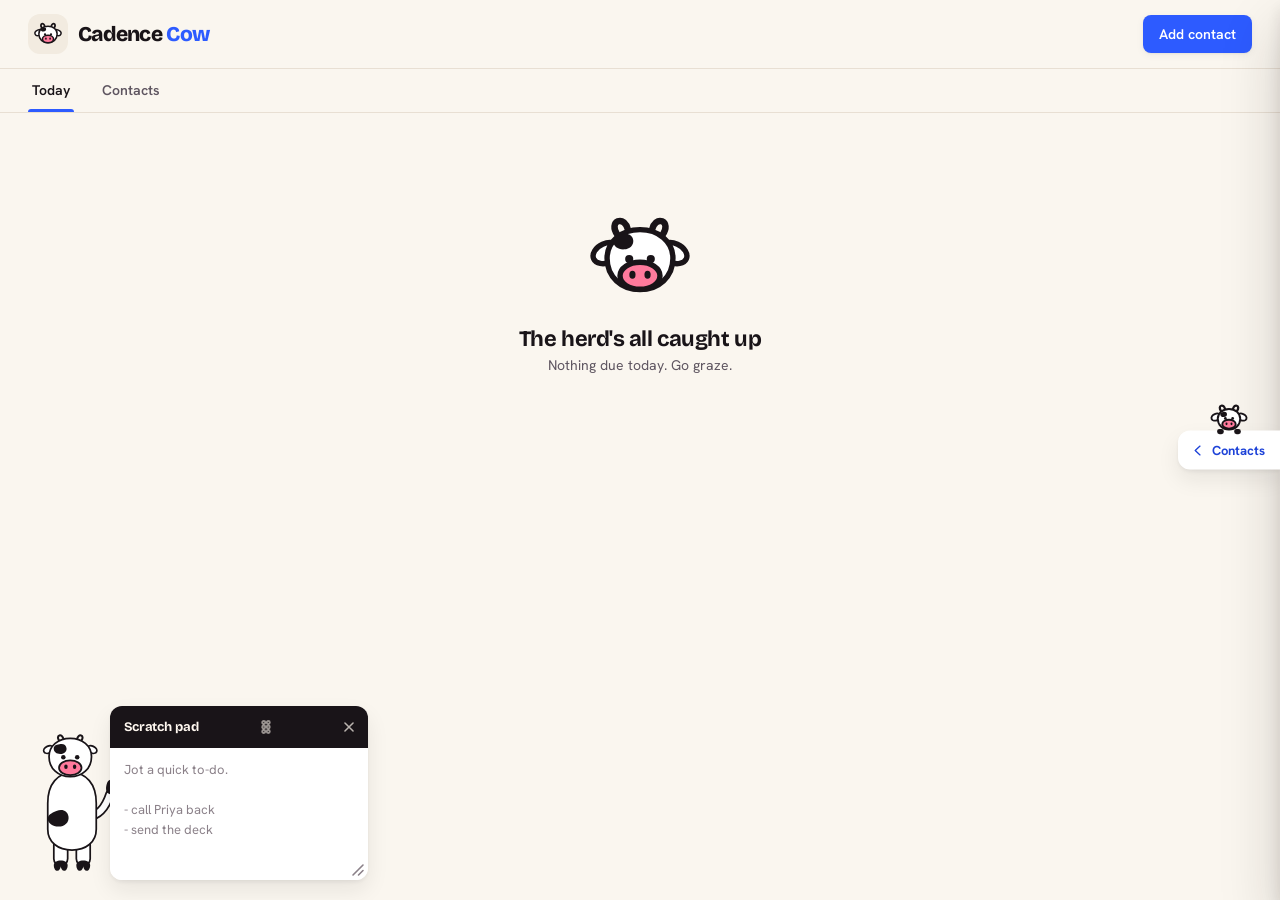
==== commit 9db6b307: "Add a movable, resizable scratch pad held by a standing cow A standing cow in the bottom-left holds " ====
--- a/First_App/index.html
+++ b/First_App/index.html
@@ -87,14 +87,35 @@
     <symbol id="i-dot" viewBox="0 0 20 20" class="i-stroke">
       <circle cx="10" cy="10" r="5.5"/>
     </symbol>
+    <!-- Notepad with a pen, for the scratch pad -->
+    <symbol id="i-notepad" viewBox="0 0 20 20" class="i-stroke">
+      <path d="M12.6 9.2V16a1.8 1.8 0 0 1-1.8 1.8H5A1.8 1.8 0 0 1 3.2 16V4.6A1.8 1.8 0 0 1 5 2.8h5.8"/>
+      <path d="M6 6.6h3.4M6 9.6h3M6 12.6h2"/>
+      <path d="m15.1 3.4 1.9 1.9-6.2 6.2-2.5.6.6-2.5Z"/>
+    </symbol>
   </defs>
 </svg>
 
 <header class="topbar">
-  <a class="brand" href="#" aria-label="Cadence Cow home">
+  <button type="button" id="brandBtn" class="brand" aria-expanded="false" aria-controls="cowChat" aria-label="Cadence Cow: how it works">
     <span class="brand-mark"><svg class="cow-mark" viewBox="0 0 40 40" aria-hidden="true"><use href="#i-cow"/></svg></span>
     <span class="brand-word">Cadence<span class="brand-word-accent">Cow</span></span>
-  </a>
+  </button>
+
+  <div id="cowChat" class="cow-chat" role="dialog" aria-labelledby="cowChatTitle">
+    <button type="button" id="cowChatClose" class="icon-btn cow-chat-close" aria-label="Close">
+      <svg class="icon" viewBox="0 0 20 20" aria-hidden="true"><use href="#i-close"/></svg>
+    </button>
+    <p class="cow-chat-title" id="cowChatTitle">Howdy! Welcome to Cadence Cow.</p>
+    <p class="cow-chat-tagline">This is the sales cadence planner that keeps every follow-up on track.</p>
+    <ol class="cow-chat-steps">
+      <li><strong>Add a contact</strong> with the day you started reaching out.</li>
+      <li><strong>Build their cadence</strong> with a touchpoint for each follow-up: Day 1, Day 3, Day 21.</li>
+      <li><strong>Work the Today list</strong>: everything due across everyone. Mark done or skip.</li>
+    </ol>
+    <p class="cow-chat-foot">Questions? <a href="mailto:briansahawneh04@gmail.com">briansahawneh04@gmail.com</a></p>
+  </div>
+
   <button id="addContactBtn" class="btn-primary">Add contact</button>
 </header>
 
@@ -140,7 +161,7 @@
       <svg class="icon" viewBox="0 0 20 20" aria-hidden="true"><use href="#i-close"/></svg>
     </button>
   </div>
-  <p id="contactPanelEmpty" class="empty-state-small">No contacts yet — add one to start the herd.</p>
+  <p id="contactPanelEmpty" class="empty-state-small">No contacts yet. Add one to start the herd.</p>
   <ul id="contactPanelList" class="contact-panel-list"></ul>
 </aside>
 
@@ -197,11 +218,11 @@
     </div>
 
     <ul id="touchpointList" class="touchpoint-list"></ul>
-    <p id="touchpointEmptyState" class="empty-state-small">No touchpoints yet — add the first one below.</p>
+    <p id="touchpointEmptyState" class="empty-state-small">No touchpoints yet. Add the first one below.</p>
 
     <form id="addTouchpointForm" class="touchpoint-form">
-      <label>Day offset
-        <input type="number" id="tpDayOffset" min="0" required>
+      <label>Day
+        <input type="number" id="tpDayOffset" min="1" step="1" required>
       </label>
       <label>Channel
         <select id="tpChannel">
@@ -215,7 +236,7 @@
         <input type="text" id="tpChannelOther" placeholder="e.g. text message">
       </label>
       <label class="touchpoint-form-full">Description (optional)
-        <textarea id="tpDescription" rows="5" placeholder="e.g. Intro email referencing their Series B — paste a full draft here if you want"></textarea>
+        <textarea id="tpDescription" rows="5" placeholder="e.g. Intro email referencing their Series B. Paste a full draft here if you want."></textarea>
       </label>
       <div class="touchpoint-form-full touchpoint-form-actions">
         <button type="submit" id="tpSubmitBtn" class="btn-primary">Add touchpoint</button>
@@ -233,6 +254,62 @@
   </div>
 </div>
 
+<div id="cowNotes" class="cow-notes">
+  <svg class="cow-standing" viewBox="0 0 120 172" aria-hidden="true">
+    <!-- hind legs, each ending in a split (cloven) hoof -->
+    <rect x="39" y="128" width="16" height="32" rx="8" class="cow-body"/>
+    <rect x="65" y="128" width="16" height="32" rx="8" class="cow-body"/>
+    <path d="M39 159.5C39 156 42.6 154 47 154C51.4 154 55 156 55 159.5C55 163 53.2 166 51 166C48.8 166 47 163.5 47 160.5C47 163.5 45.2 166 43 166C40.8 166 39 163 39 159.5Z" class="cow-hoof"/>
+    <path d="M65 159.5C65 156 68.6 154 73 154C77.4 154 81 156 81 159.5C81 163 79.2 166 77 166C74.8 166 73 163.5 73 160.5C73 163.5 71.2 166 69 166C66.8 166 65 163 65 159.5Z" class="cow-hoof"/>
+
+    <!-- foreleg reaching up to the board, drawn first so the shoulder tucks behind the torso -->
+    <path d="M78 104c12-2 20-9 26-27" class="cow-limb-line"/>
+    <path d="M78 104c12-2 20-9 26-27" class="cow-limb-fill"/>
+    <path d="M-5 -1.5C-6.6 -4 -7.2 -7 -7.2 -9.5C-7.2 -13.2 -5.6 -15.6 -3.1 -15.6C-1.2 -15.6 0 -13 0 -9C0 -13 1.2 -15.6 3.1 -15.6C5.6 -15.6 7.2 -13.2 7.2 -9.5C7.2 -7 6.6 -4 5 -1.5C5 1.2 -5 1.2 -5 -1.5Z"
+          transform="translate(104 77) rotate(18)" class="cow-hoof"/>
+
+    <!-- torso -->
+    <path d="M32 88c0-23 12-35 28-35s28 12 28 35v30c0 15-12 24-28 24s-28-9-28-24Z" class="cow-body"/>
+    <path d="M42 97c7-3 13 0 14 6.5.8 6.5-4.5 11.5-11.5 11.5S32 111 32 106c0-4.5 4-6.5 10-9Z" class="cow-spot"/>
+
+    <!-- head -->
+    <path d="M45 15.5c-1.8-2.4-1.5-5 .4-5.7 2-.8 4 1 4.6 3.6" class="cow-horn"/>
+    <path d="M71 15.5c1.8-2.4 1.5-5-.4-5.7-2-.8-4 1-4.6 3.6" class="cow-horn"/>
+    <ellipse cx="33" cy="26" rx="6" ry="4" transform="rotate(-24 33 26)" class="cow-ear"/>
+    <ellipse cx="83" cy="26" rx="6" ry="4" transform="rotate(24 83 26)" class="cow-ear"/>
+    <path d="M58 13c13.8 0 24.5 8.8 24.5 21.2 0 13.8-10.7 23.2-24.5 23.2S33.5 48 33.5 34.2C33.5 21.8 44.2 13 58 13Z" class="cow-head"/>
+    <path d="M45.5 20c4.2-1.2 7.8.8 8.2 4.4.4 3.8-2.6 6.6-6.8 6.8-4.6.2-7.8-2.2-8-6-.2-3.2 2.6-4.8 6.6-5.2Z" class="cow-spot"/>
+    <circle cx="50" cy="35" r="2.6" class="cow-eye"/>
+    <circle cx="66" cy="35" r="2.6" class="cow-eye"/>
+    <ellipse cx="58" cy="47" rx="13" ry="8.6" class="cow-muzzle"/>
+    <ellipse cx="53" cy="46" rx="2" ry="2.6" class="cow-nostril"/>
+    <ellipse cx="63" cy="46" rx="2" ry="2.6" class="cow-nostril"/>
+  </svg>
+
+  <div class="cow-notes-board">
+    <div class="cow-notes-head" id="cowNotesHandle" title="Drag to move the scratch pad">
+      <span class="cow-notes-title">Scratch pad</span>
+      <svg class="icon cow-notes-grab" viewBox="0 0 20 20" aria-hidden="true"><use href="#i-grip"/></svg>
+      <button type="button" id="cowNotesDismiss" class="icon-btn cow-notes-dismiss" aria-label="Hide the scratch pad">
+        <svg class="icon" viewBox="0 0 20 20" aria-hidden="true"><use href="#i-close"/></svg>
+      </button>
+    </div>
+    <div class="cow-notes-body">
+      <textarea id="cowNotesText" aria-label="Scratch pad notes" placeholder="Jot a quick to-do.&#10;&#10;- call Priya back&#10;- send the deck"></textarea>
+      <div id="cowNotesResize" class="cow-notes-resize" title="Drag to resize the scratch pad">
+        <svg viewBox="0 0 24 24" aria-hidden="true">
+          <path d="M19 9 9 19M19 14.5 14.5 19" fill="none" stroke="currentColor" stroke-width="1.6" stroke-linecap="round"/>
+        </svg>
+      </div>
+    </div>
+  </div>
+</div>
+
+<button type="button" id="cowNotesShow" class="cow-notes-show hidden">
+  <svg class="icon cow-notes-icon" viewBox="0 0 20 20" aria-hidden="true"><use href="#i-notepad"/></svg>
+  <span>Scratch pad</span>
+</button>
+
 <div id="toast" class="toast" role="status" aria-live="polite"></div>
 
 <script src="app.js"></script>
--- a/First_App/style.css
+++ b/First_App/style.css
@@ -1,5 +1,5 @@
 /* ============================================================
-   Cadence Cow — dairy modern
+   Cadence Cow, dairy modern
    Warm pasture canvas, confident blue, Holstein accents.
    ============================================================ */
 
@@ -25,7 +25,7 @@
   --blue-tint: rgba(45, 91, 255, 0.10);
   --pink: #FF7A9C;
 
-  /* Status — stable meanings */
+  /* Status colours with stable meanings */
   --green-ink: #0B6B47;
   --green-tint: rgba(14, 143, 94, 0.13);
   --amber-ink: #8A4B00;
@@ -43,7 +43,7 @@
   --r-lg: 18px;
   --r-pill: 999px;
 
-  /* Depth — every shadow carries offset and blur */
+  /* Depth: every shadow carries offset and blur */
   --shadow-sm: 0 1px 2px rgba(25, 20, 24, 0.05), 0 2px 8px rgba(25, 20, 24, 0.05);
   --shadow-md: 0 2px 4px rgba(25, 20, 24, 0.06), 0 10px 22px rgba(25, 20, 24, 0.08);
   --shadow-lg: 0 8px 16px rgba(25, 20, 24, 0.10), 0 28px 56px rgba(25, 20, 24, 0.18);
@@ -161,6 +161,10 @@
 .cow-muzzle { fill: var(--pink); stroke: var(--ink); stroke-width: 2; }
 .cow-nostril { fill: var(--ink); stroke: none; }
 .cow-hoof { fill: var(--ink); stroke: none; }
+.cow-body { fill: var(--card); stroke: var(--ink); stroke-width: 2; }
+/* A limb is two strokes: the ink one is the outline, the card one is the fill. */
+.cow-limb-line { fill: none; stroke: var(--ink); stroke-width: 11; stroke-linecap: round; }
+.cow-limb-fill { fill: none; stroke: var(--card); stroke-width: 7; stroke-linecap: round; }
 
 /* --- Topbar --- */
 
@@ -181,8 +185,13 @@
   display: flex;
   align-items: center;
   gap: 10px;
+  padding: 0;
+  border: none;
+  background: transparent;
+  font-family: inherit;
   text-decoration: none;
   color: var(--ink);
+  cursor: pointer;
 }
 
 .brand-mark {
@@ -195,6 +204,18 @@
   transition: transform var(--t) var(--ease), background var(--t) var(--ease);
 }
 
+/* First-visit hint: a ring rather than a real border, so it doesn't nudge
+   layout the way an animated border-width would. Stops on its own after a
+   few pulses, or the moment the cow is actually clicked. */
+.brand-mark.hint {
+  animation: hint-ring 1s ease-in-out 3;
+}
+
+@keyframes hint-ring {
+  0%, 100% { box-shadow: 0 0 0 0 rgba(45, 91, 255, 0.5); }
+  50% { box-shadow: 0 0 0 5px rgba(45, 91, 255, 0.5); }
+}
+
 .brand-mark .cow-mark {
   width: 30px;
   height: 30px;
@@ -221,6 +242,132 @@
 .brand-word-accent {
   color: var(--blue);
   margin-left: 0.22em;
+}
+
+/* --- The cow's speech bubble --- */
+
+.brand[aria-expanded="true"] .brand-mark {
+  background: #EBE0CF;
+  transform: rotate(-6deg);
+}
+
+.cow-chat {
+  position: absolute;
+  top: calc(100% - 4px);
+  left: 22px;
+  z-index: 25;
+  width: min(330px, calc(100vw - 32px));
+  padding: 18px 20px 16px;
+  background: var(--card);
+  border-radius: var(--r-lg);
+  box-shadow: var(--shadow-lg);
+  transform-origin: top left;
+  display: none;
+}
+
+.cow-chat.open {
+  display: block;
+  animation: chat-pop var(--t) var(--ease);
+}
+
+/* Tail, pointing back up at the mark */
+.cow-chat::before {
+  content: "";
+  position: absolute;
+  top: -6px;
+  left: 26px;
+  width: 16px;
+  height: 16px;
+  background: var(--card);
+  border-radius: 3px;
+  transform: rotate(45deg);
+}
+
+@keyframes chat-pop {
+  from { opacity: 0; transform: translateY(-6px) scale(0.96); }
+  to { opacity: 1; transform: translateY(0) scale(1); }
+}
+
+.cow-chat-close {
+  position: absolute;
+  top: 10px;
+  right: 10px;
+}
+
+.cow-chat-title {
+  margin: 0;
+  padding-right: 28px;
+  font-family: var(--font-display);
+  font-size: 16px;
+  font-weight: 700;
+  letter-spacing: -0.01em;
+  color: var(--ink);
+}
+
+.cow-chat-tagline {
+  margin: 4px 0 14px;
+  padding-right: 28px;
+  font-size: 12.5px;
+  color: var(--ink-soft);
+}
+
+.cow-chat-steps {
+  margin: 0;
+  padding: 0;
+  list-style: none;
+  counter-reset: step;
+  display: flex;
+  flex-direction: column;
+  gap: 10px;
+}
+
+.cow-chat-steps li {
+  position: relative;
+  padding-left: 30px;
+  font-size: 13px;
+  line-height: 1.45;
+  color: var(--ink-soft);
+  counter-increment: step;
+}
+
+.cow-chat-steps li::before {
+  content: counter(step);
+  position: absolute;
+  left: 0;
+  top: 0;
+  display: grid;
+  place-items: center;
+  width: 21px;
+  height: 21px;
+  border-radius: var(--r-pill);
+  background: var(--blue-tint);
+  color: var(--blue-deep);
+  font-size: 11px;
+  font-weight: 700;
+  font-variant-numeric: tabular-nums;
+}
+
+.cow-chat-steps strong {
+  color: var(--ink);
+  font-weight: 700;
+}
+
+.cow-chat-foot {
+  margin: 14px 0 0;
+  padding-top: 12px;
+  border-top: 1px solid var(--hairline);
+  font-size: 12.5px;
+  color: var(--ink-soft);
+}
+
+.cow-chat-foot a {
+  color: var(--blue-deep);
+  font-weight: 600;
+  text-decoration: none;
+}
+
+.cow-chat-foot a:hover {
+  text-decoration: underline;
 }
 
 /* --- View tabs --- */
@@ -1050,7 +1197,7 @@
   transform: translate(-330px, -50%);
 }
 
-/* Hangs off the top edge of the tab, hooves over the lip. No idle loop —
+/* Hangs off the top edge of the tab, hooves over the lip. No idle loop:
    this sits on screen all day, so it only moves when you interact with it. */
 .panel-cow {
   position: absolute;
@@ -1121,7 +1268,7 @@
   padding: 0;
 }
 
-/* Panel entries are rows with dividers — not boxes inside a box */
+/* Panel entries are rows with dividers, not boxes inside a box */
 .panel-contact {
   padding: 12px 8px;
   margin: 0 -8px;
@@ -1444,3 +1591,173 @@
     transform: translateY(0);
   }
 }
+
+/* --- Scratch pad: a cow holding up a note board, bottom left --- */
+
+.cow-notes {
+  position: fixed;
+  left: 20px;
+  bottom: 20px;
+  z-index: 28;
+  display: flex;
+  align-items: flex-end;
+}
+
+.cow-standing {
+  width: 104px;
+  height: 149px;
+  flex-shrink: 0;
+  margin-right: -14px;
+  margin-bottom: 4px;
+  overflow: visible;
+}
+
+.cow-notes-board {
+  display: flex;
+  flex-direction: column;
+  width: fit-content;
+  border-radius: var(--r-md);
+  box-shadow: var(--shadow-md);
+}
+
+/* The dark bar doubles as the drag handle for the whole pad. */
+.cow-notes-head {
+  display: flex;
+  align-items: center;
+  justify-content: space-between;
+  gap: 8px;
+  padding: 8px 8px 8px 14px;
+  background: var(--ink);
+  border-radius: var(--r-md) var(--r-md) 0 0;
+  cursor: grab;
+  user-select: none;
+  touch-action: none;
+}
+
+.cow-notes.dragging .cow-notes-head,
+.cow-notes-head:active {
+  cursor: grabbing;
+}
+
+.cow-notes-grab {
+  color: rgba(255, 248, 240, 0.55);
+  flex-shrink: 0;
+}
+
+.cow-notes-title {
+  font-family: var(--font-display);
+  font-size: 13px;
+  font-weight: 700;
+  letter-spacing: -0.01em;
+  color: #FFF8F0;
+}
+
+.cow-notes-dismiss {
+  width: 26px;
+  height: 26px;
+  color: rgba(255, 248, 240, 0.7);
+}
+
+.cow-notes-dismiss:hover {
+  background: rgba(255, 248, 240, 0.14);
+  color: #FFF8F0;
+}
+
+.cow-notes-body {
+  position: relative;
+}
+
+.cow-notes-board textarea {
+  display: block;
+  width: 258px;
+  height: 132px;
+  padding: 12px 14px;
+  border: none;
+  border-radius: 0 0 var(--r-md) var(--r-md);
+  background: var(--card);
+  color: var(--ink);
+  font-family: var(--font-ui);
+  font-size: 13px;
+  line-height: 1.55;
+  resize: none;
+}
+
+/* A corner grip big enough to grab without aiming. */
+.cow-notes-resize {
+  position: absolute;
+  right: 0;
+  bottom: 0;
+  width: 24px;
+  height: 24px;
+  padding: 0;
+  border: none;
+  background: transparent;
+  color: var(--ink-faint);
+  cursor: nwse-resize;
+  touch-action: none;
+}
+
+.cow-notes-resize:hover {
+  color: var(--ink-soft);
+}
+
+.cow-notes-resize svg {
+  width: 100%;
+  height: 100%;
+}
+
+.cow-notes-board textarea::placeholder {
+  color: var(--ink-faint);
+}
+
+.cow-notes-board textarea:focus {
+  outline: none;
+  box-shadow: inset 0 0 0 2px var(--blue-tint);
+}
+
+.cow-notes-show {
+  position: fixed;
+  left: 20px;
+  bottom: 20px;
+  z-index: 28;
+  display: flex;
+  align-items: center;
+  gap: 8px;
+  padding: 10px 16px;
+  border: none;
+  border-radius: var(--r-pill);
+  background: var(--card);
+  color: var(--ink);
+  font-family: var(--font-ui);
+  font-size: 13px;
+  font-weight: 700;
+  cursor: pointer;
+  box-shadow: var(--shadow-md);
+  animation: rise var(--t) var(--ease) both;
+  transition: transform var(--t) var(--ease), box-shadow var(--t) var(--ease);
+}
+
+.cow-notes-show:hover {
+  transform: translateY(-2px);
+  box-shadow: var(--shadow-lg);
+}
+
+.cow-notes-show .cow-notes-icon {
+  width: 19px;
+  height: 19px;
+}
+
+@media (prefers-reduced-motion: reduce) {
+  .cow-notes-show:hover {
+    transform: none;
+  }
+}
+
+/* The pad is a desk-sized affordance; on a phone it would fight the toast
+   and eat the screen, so it stays on wider viewports. */
+@media (max-width: 720px) {
+  .cow-notes,
+  .cow-notes-show {
+    display: none;
+  }
+}
